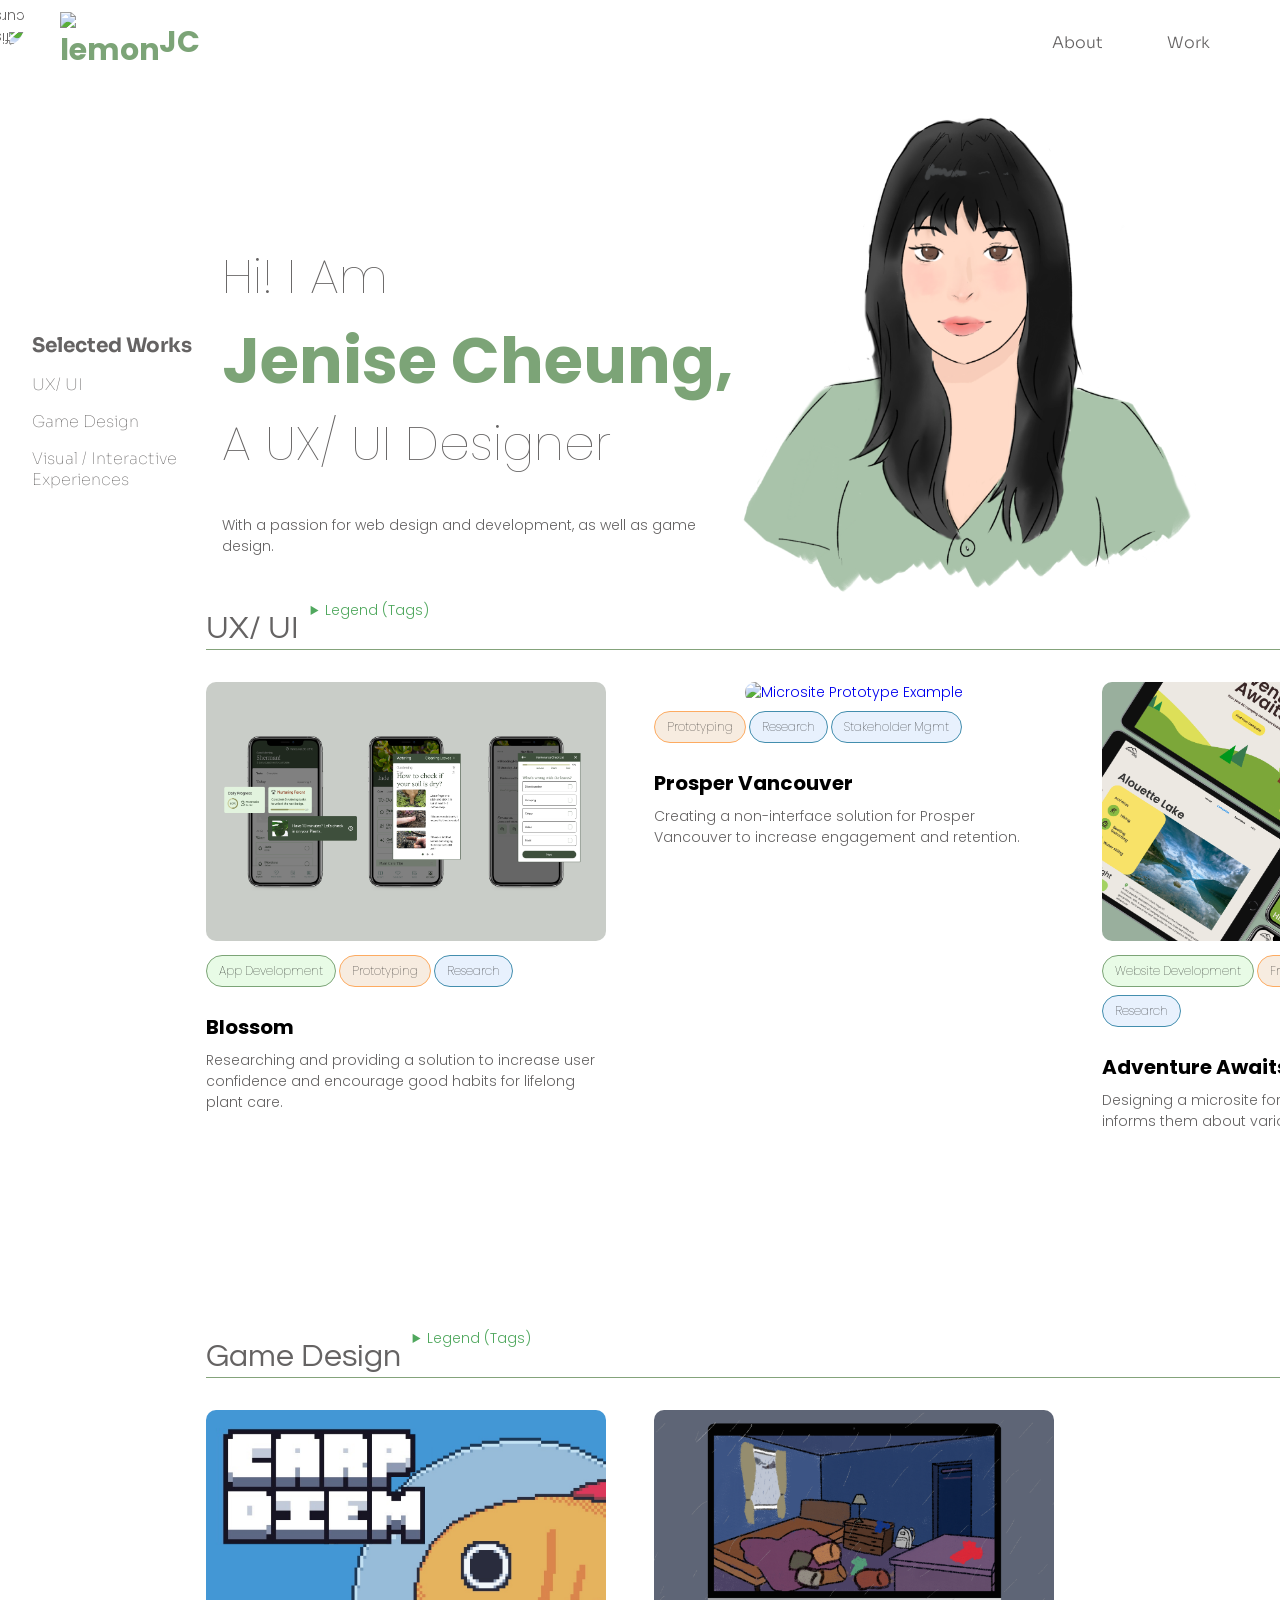
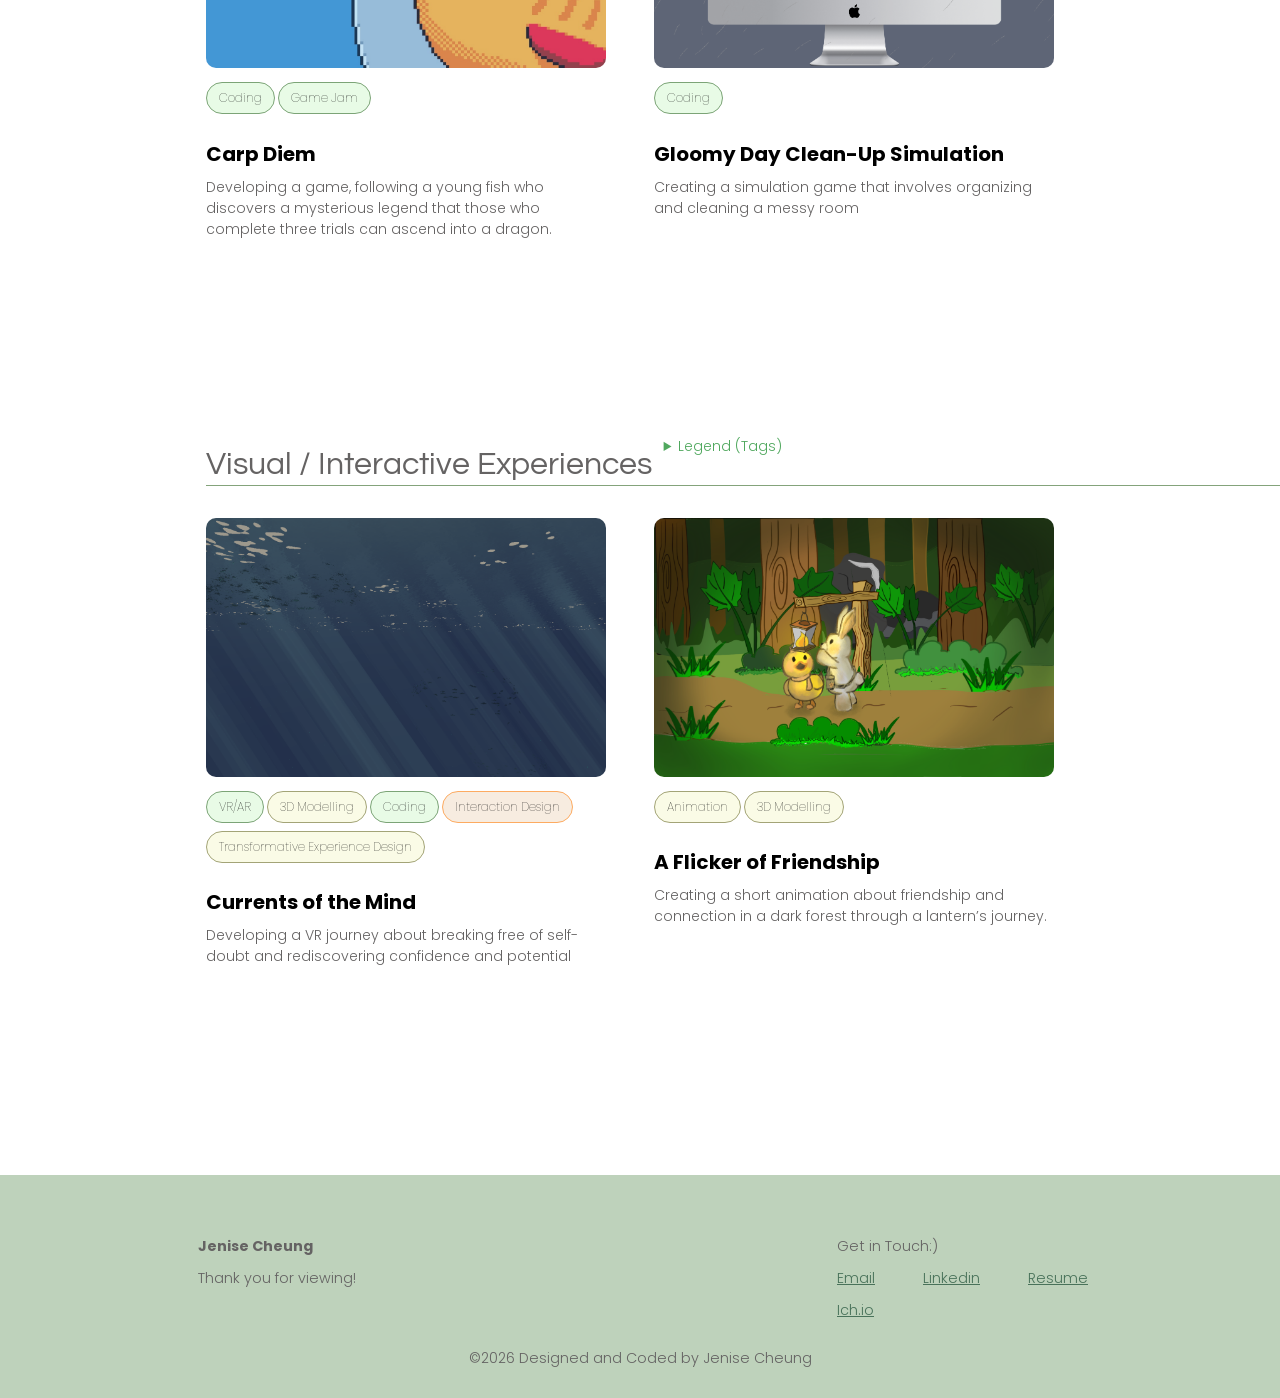
==== index.html @ a50ada7b "Changed file name" ====
<!DOCTYPE html>
<html lang="en">

<head>

  <meta charset="utf-8">
  <meta name="viewport" content="width=device-width, initial-scale=1.0">
  <meta name="robots" content="noindex">
  <title>Jenise Cheung | UX/UI Designer</title>
  <link rel="icon" href="images/lemon.png">

  <link href="css/main.css" rel="stylesheet">
  <link href="css/colours.css" rel="stylesheet">
  <script src="https://code.jquery.com/jquery-3.6.0.min.js"></script>
  <link href="https://fonts.googleapis.com/css2?family=Poppins:wght@300;400;600&family=Questrial&family=Sora:wght@300;400&display=swap" rel="stylesheet">


</head>

<body>
  <header>
    <div class="topbanner">
      <div class="logo">
        <a href="index.html">
          <img src="images/lemon.png" alt="lemon">
          JC
        </a>
      </div>
      <div class="nav_options">
        <ul>
          <li><a href="about.html" class="button-nav">About</a></li>
          <li><a href="index.html#uxui" class="button-nav">Work</a></li>
        </ul>
      </div>
    </div>
  </header>


  <!--<div id="cursor-border"></div>-->
  <img id="cursor-border" src="images/fish.png" alt="fish cursor">

  <div class="menu-wrap">
    <input type="checkbox" class="toggler" id="toggle">
    <div class="menu">
      <ul>
        <li><a href="about.html" class="button-nav">About</a></li>
        <li><a href="index.html#uxui" class="button-nav">Work</a></li>
      </ul>
    </div>
  </div>
  
  <div class="hamburger">
    <nav class="navbar">
      <div class="container-fluid">
        <button class="navbar-toggler first-button animated-icon1" type="button" data-mdb-toggle="collapse"
          data-mdb-target="#toggle" aria-controls="navbarToggleExternalContent9"
          aria-expanded="false" aria-label="Toggle navigation">
          <span></span><span></span><span></span>
        </button>
      </div>
    </nav>
    <div class="collapse" id="navbarToggleExternalContent9">
    </div>
  </div>

  <div class="vertical-line"></div>
  <section class="index">
    <div class="index-box">
      <!--Bottom Navigation-->
      <div class="home">
        <div class="index-left">
          <h2>Selected Works</h2>
          <a href="#uxui" class ="nav-colour">UX/ UI</a>
          <a href="#game" class ="nav-colour">Game Design</a>
          <a href="#experiences" class ="nav-colour">Visual / Interactive Experiences</a>
        </div>
        <!--Back to top navigation-->
        <div class="top-button"></div>
        <!--End of back to top navigation-->
      </div>

      <div class="mobile-bottom-nav">
        <input type="checkbox">

        <div class="arrow">
          <nav class="navbar">
              <button class="navbar-toggler first-button animated-icon2" type="button"></button>
          </nav>
        </div>
 
        <div class="bottom-menu">
          <div class="mobile-bottom-nav__item">
            <a href="#uxui" class="mobile-bottom-nav__item-content">UX/ UI</a>		
          </div>

          <div class="mobile-bottom-nav__item">
            <a href="#game" class="mobile-bottom-nav__item-content">Game Design</a>		
          </div>

          <div class="mobile-bottom-nav__item">
          </div>
        </div>
      </div>
      <!--End of Bottom Navigation-->

      <div class="citations-right">
        <div class = "introduction">
          <div class="right intro">
            <h1>Hi! I Am</h1>
            <h1><span class="name-green">Jenise Cheung,</span></h1>
            <h1>A UX/ UI Designer</h1>
            <br>
            <p>With a passion for web design and development, as well as game design.</p>
          </div>
          
          <div class="project-img">
            <img src="images/HomePage/portrait.png"  alt="Portraint Drawing of Jenise Cheung" class="me">
          </div>
    
        </div>
          
        <div class="inline">
          <h2 class="left categories" id="uxui">UX/ UI</h2>
          <details>
            <summary>Legend (Tags)</summary>
            <div class="tags">
              <span class="tag green">Development & Technical</span>
              <span class="tag orange">Design</span>
              <span class="tag blue">Research & Strategy</span>
              <span class="tag yellow">Immersion & Visual Design</span>
            </div>
          </details>
        </div>
        <div class="line"></div>

        <div class ="content-row">      
          <div class = "content">
            <div class="project-img">
              <a href="blossom.html">
                <div class = "overlay-container">
                  <img src="images/Blossom/blossom.png"  alt="Blossom" class="linked-img" onclick="location.href='blossom.html';">
                  <div class="overlay-text">June 2024</div>
                </div>
              </a>
            </div>
            <div class="text">
              <div class="tags">
                <span class="tag green">App Development</span>
                <span class="tag orange">Prototyping</span>
                <span class="tag blue">Research</span>
              </div>
              <h1>Blossom</h1>
              <p class="description">Researching and providing a solution to increase user confidence and encourage good habits for lifelong plant care.</p>
            </div>
          </div>

          <div class = "content">
            <div class="project-img">
              <a href="prosper.html">
                <div class = "overlay-container">
                  <img src="images/ProsperVancouver/ProsperVancouver.png"  alt="Microsite Prototype Example" class="linked-img" onclick="location.href='uxui/prosper.html';">
                  <div class="overlay-text">Jan. 2023 - Apr. 2023</div>
                </div>
              </a>
            </div>
            <div class="text">
              <div class="tags">
                <span class="tag orange">Prototyping</span>
                <span class="tag blue">Research</span>
                <span class="tag blue">Stakeholder Mgmt</span>
              </div>
              <h1>Prosper Vancouver</h1>
              <p class="description">Creating a non-interface solution for Prosper Vancouver to increase engagement and retention.</p>
            </div>
          </div>

          <div class = "content">
            <div class="project-img">
              <a href="adventureawaits.html">
                <div class = "overlay-container">
                  <img src="images//AdventureAwaits/site.png"  alt="Microsite Prototype Example" class="linked-img" onclick="location.href='microsite.html';">
                  <div class="overlay-text">July 2022 - Aug. 2022</div>
                </div>
              </a>
            </div>
            <div class="text">
              <div class="tags">
                <span class="tag green">Website Development</span>
                <span class="tag orange">Front End</span>
                <span class="tag blue">Protyping</span>
                <span class="tag blue">Research</span>
              </div>
              <h1>Adventure Awaits Camping</h1>
              <p class="description">Designing a microsite for beginner family campers. It informs them about various camping sites.</p>
            </div>
          </div>
        </div>

        <div class="inline">
          <h2 class="left categories" id="game">Game Design</h2>
          <details>
            <summary>Legend (Tags)</summary>
            <div class="tags">
              <span class="tag green">Development & Technical</span>
              <span class="tag orange">Design</span>
              <span class="tag blue">Research & Strategy</span>
              <span class="tag yellow">Immersion & Visual Design</span>
            </div>
          </details>
        </div>
        <div class="line"></div>

        <div class ="content-row">
          <div class = "content">
            <div class="project-img">
              <a href="carpdiem.html">
                <div class = "overlay-container">
                  <img src="images/CarpDiem/home.png"  alt="Room Simulation Prototype Example" class="linked-img">
                  <div class="overlay-text">Feb. 2026</div>
                </div>
              </a>
            </div>
            <div class="text">
              <div class="tags">
                <span class="tag green">Coding</span>
                <span class="tag green">Game Jam</span>
              </div>
              <h1>Carp Diem</h1>
              <p class="description">Developing a game, following a young fish who discovers a mysterious legend that those who complete three trials can ascend into a dragon.</p>
            </div>
          </div>
          
          <div class = "content">
            <div class="project-img">
              <a href="simulation.html">
                <div class = "overlay-container">
                  <img src="images/GloomyDayCleanUp/room.png"  alt="Gloomy Day Clean Up" class="linked-img">
                  <div class="overlay-text">Nov. 2022 - Dec. 2022</div>
                </div>
              </a>
            </div>
            <div class="text">
              <div class="tags">
                <span class="tag green">Coding</span>
              </div>
              <h1>Gloomy Day Clean-Up Simulation</h1>
              <p class="description">Creating a simulation game that involves organizing and cleaning a messy room</p>
            </div>
          </div>
        </div>

        <div class="inline">
          <h2 class="left categories" id="experiences">Visual / Interactive Experiences</h2>
          <details>
            <summary>Legend (Tags)</summary>
            <div class="tags">
              <span class="tag green">Development & Technical</span>
              <span class="tag orange">Design</span>
              <span class="tag blue">Research & Strategy</span>
              <span class="tag yellow">Immersion & Visual Design</span>
            </div>
          </details>
        </div>

        <div class="line"></div>

        <div class ="content-row">       
          <div class = "content">
            <div class="project-img">
              <a href="currents.html">
                <div class = "overlay-container">
                  <img src="images/CurrentsoftheMind/home.png"  alt="Currents of the Mind" class="linked-img">
                  <div class="overlay-text">Jan. 2025 - Mar. 2025</div>
                </div>
              </a>
            </div>
            <div class="text">
              <div class="tags">
                <span class="tag green">VR/AR</span>
                <span class="tag yellow">3D Modelling</span>
                <span class="tag green">Coding</span>
                <span class="tag orange">Interaction Design</span>
                <span class="tag yellow">Transformative Experience Design</span>
              </div>
              <h1>Currents of the Mind</h1>
              <p class="description">Developing a VR journey about breaking free of self-doubt and rediscovering confidence and potential</p>
            </div>
          </div>

          <div class = "content">
            <div class="project-img">
              <a href="aflicker.html">
                <div class = "overlay-container">
                  <img src="images/AFlickerofFriendship/home.png"  alt="A flicker of Flicker of Friendship" class="linked-img">
                  <div class="overlay-text">Sept. 2024 - Dec. 2024</div>
                </div>
              </a>
            </div>
            <div class="text">
              <div class="tags">
                <span class="tag yellow">Animation</span>
                <span class="tag yellow">3D Modelling</span>
              </div>
              <h1>A Flicker of Friendship</h1>
              <p class="description">Creating a short animation about friendship and connection in a dark forest through a lantern’s journey.</p>
            </div>
          </div>
        </div>
      </div>
    </div>
  </section>

  <!--Footer-->  
  <footer class="site-footer">
    <div class="flex">
      <div class="align">
        <div class="footer-info">
          <p class="footer-name">Jenise Cheung</p>
          <p>Thank you for viewing!</p>
        </div>
        <div class="style">
          <p>Get in Touch:&#41;</p>
          <div class="contact">
            <a href="mailto:Jenise_c@hotmail.com">Email</a>
            <a target="_blank" href="https://www.linkedin.com/in/jenise-cheung-0a1588214/">Linkedin</a>
            <a target="_blank" href="https://www.figma.com/proto/ehGcPxeyEmJugYj4n8U25j/Resume?node-id=1-2&viewport=217%2C80%2C0.71&t=53zhXlpcugvblkeM-1&scaling=min-zoom&content-scaling=fixed&page-id=0%3A1">Resume</a>
          </div>
          <div class="contact">
            <a target="_blank" href="https://mangoulemon.itch.io/">Ich.io</a>
          </div>
        </div>
      </div>
      <p id="copyright">©2026 Designed and Coded by Jenise Cheung</p>
    </div>
  </footer>
  <!--End of Footer-->  


  <script src="js/main.js"></script>

</body>
---- css/main.css ----
body {
  font-family: "Poppins", sans-serif;
  font-size: 0.875rem;
  font-weight: 300; /* Light */
  overflow-x: hidden;
  margin: 0;
  padding: 0;
  background-color: #FFFFFF;
  color: #656363;
}

.inline{
    display: flex;
  align-items: center;
  gap: 12px;
  flex-wrap: wrap;
}

#cursor {
  position: fixed;
  top: -5px;
  left: -5px;
  width: 10px;
  height: 10px;
  background-color: #ffad1e;
  border-radius: 50%;
  pointer-events: none;
  z-index: 999;
}

#cursor-border {
  --size: 50px;
  position: fixed;
  top: calc(var(--size) / -20);
  left: calc(var(--size) / -2);
  width: var(--size);
  height: var(--size);
  border-radius: 50%;
  pointer-events: none;
  transition: top 0.15s ease-out, left 0.15s ease-out, width 0.15s ease-out,
    height 0.15s ease-out, background-color 0.15s ease-out;
  z-index: 999;
  pointer-events: none;
}

/*
#cursor-border {
  position: fixed;
  top: 0;
  left: 0;
  width: 40px; // adjust size 
  height: 40px;
  pointer-events: none;
  transform: translate(-50%, -50%);
  will-change: transform;
}
*/

.middle{
  text-align: center;
}

h1 {
  font-family: "Poppins", sans-serif;
  font-weight: bold; /* Semi-bold */
  font-size: 1.25rem;
}

h2{
  font-family: "Questrial", sans-serif;
  font-weight: normal; /* Light */
  font-size: 2rem;
  margin: 0rem;
}

h3 {
  font-family: "Poppins", sans-serif;
  font-weight: lighter; /* Light */
  font-size: 0.75rem;
}

.tags{
  font-family: "Poppins", sans-serif;
  font-weight: lighter; /* Light */
  font-size: 0.75rem;
}

p {
  margin-bottom: 1rem;
}

.quote{
  font-size: 1.5rem;
  font-weight: bold; 
  padding: 2rem 1.8rem;
}


.exclaimer{
  color:rgb(204, 72, 72);
  font-size: 1.5rem;
  font-weight: bold; 
}

summary{
  cursor: pointer;
}

/* Overlay --------------- */
.menu-wrap{
  display: none;
}

.menu ul{
  list-style-type: none;
  font-size: 1.25rem;
}

/* End of Overlay --------------- */
/* Nav --------------- */
nav a:hover, nav a:focus {
  text-decoration: none;
}

.arrow button{
  display: none;
}

.topbanner {
  list-style-type: none;
  margin-right: 3%;
  overflow: hidden;
  display: flex;
  justify-content: space-between;
  background-color: #FFFFFF;
}

.topbanner .logo{
  display: flex;
  flex: 1;
  align-items: center;
  margin-left: 2em;
  text-align: center;
  font-size: 30px;
  max-width: 70px;
}

.topbanner .logo a{
  display: flex;
  text-decoration: none;
  font-weight: bold;
  align-items: center;
  color:#7CA477;
}

.logo img{
  max-width: 70%;
  height: auto;
  display: inline-block;
  transition: transform 0.3s ease-out;
}

.logo a:hover{
  transform: scale(1.05);
  transition: transform 0.3s ease-out;
}

.topbanner ul {
  font-family: "Sora", sans-serif;
  font-weight: 300;
  font-size: 1rem;
  display: flex;
  justify-content: space-evenly;
  list-style-type: none;
  margin: 0;
  padding: 0;
  overflow: hidden;
}

li a {
  display: block;
  padding: 2rem;
  text-align: center;
  text-decoration: none;
  transition-property: background-color; 
  transition-duration: 0.5s;
}

.legend {
  display: inline-block;
  text-decoration: none;
  transition-property: background-color; 
  transition-duration: 0.5s;
  padding:.5rem 0 .5rem 0;
}

/*
li a:hover:not(.active) {
  color: #7CA477;
}
*/

/* Hamburger --------------- */

.hamburger{
  display:none;
}

.mobile-bottom-nav{
  display:none;
}

/* End of Hamburger --------------- */

 /*Back to top Button*/

 .top-button {
  margin-left: 1rem;
  margin-top: 1rem;
  display: inline-block;
  border: 1px solid #7CA477;
  backdrop-filter: blur(0.1rem);
  width: 50px;
  height: 50px;
  text-align: center;
  border-radius: 50%;
  transition: background-color .3s, 
    opacity .5s, visibility .5s;
    opacity: 0;
  visibility: hidden;
}


 .home .top-button {
  display: inline-block;
  border: 1px solid #7CA477;
  backdrop-filter: blur(0.1rem);
  width: 50px;
  height: 50px;
  text-align: center;
  border-radius: 50%;
  position: fixed;
  left:1rem;
  bottom: 11rem;
  transition: background-color .3s, 
    opacity .5s, visibility .5s;
    opacity: 0;
  visibility: hidden;
  z-index: 4;
}



.top-button::after {
  content: "";
  position: fixed;
  transform: translate(-50%, 175%) rotate(-45deg); 
  width: 10px;
  height: 10px;
  border-top: 2px solid #7CA477; 
  border-right: 2px solid #7CA477;
}

.top-button:hover {
  cursor: pointer;
  background-color: #9DBB99;
}

.top-button:hover::after {
  border-top: 2px solid #FFFFFF;
  border-right: 2px solid #FFFFFF;
}

.top-button:active {
  background-color: #7CA477;

}
.top-button.show {
  opacity: 1;
  visibility: visible;
}

/*End of Back to top Button--------------- */
/* End of Nav --------------- */

/*Progress Bar ---------------
*/
.progress-container {
	position: fixed;
	top: 20%;
	left: -15px;
	width: 3px;
	height: 71%;
	background: #7CA477;
	border-radius: 2px;
	margin: auto;
}

.progress-bar {
	width: 3px;
	background: #ffffff;
	border-radius: 2px;
}

.progress-bar:before {
	height: 1%;
}

/*End of Progress Bar --------------- */

/* Footer --------------- */
.site-footer {
  position:relative;
  background-color:#BED2BB;
  padding: 3rem 0.5rem 1rem;
  font-size: 0.9rem;
  line-height: 1rem;
  z-index:1;
}

.flex{
  margin-left: 15%;
  margin-right: 15%;
}

.style{
  position:absolute;
  right: 15%;
}

.style a{
  color: #49725A;
}

.style a:hover{
  color: #9DBB99;
}

.contact{
  display: flex;
  align-items: center;
  justify-content: space-between;
  width: 100%;   
  gap: 3rem;
  margin-bottom: 1rem;
}

.contact-2{
  display: flex;
  width: 100%;   
  gap: 5rem;
}

.about{
  color: #49725A;
}

.about:hover{
  color: #9DBB99;
}

.site-footer .align{
  display:flex;
  flex-direction: row;
}

.site-footer .footer-name{
  font-style: normal;
  font-weight: bold;
}

#copyright{
  margin-top: 3rem;
  text-align: center;
}


/* End of Footer --------------- */

code {
  background-color: #e9edc9;
  padding: 0.5rem;
  display: block;
  width:100%;
}

/* Layout --------------- */

.index-box {
  margin-left: 1rem;
  display: flex;
  flex-direction: column;
}

.index {
  width:100%;
}

.index .title{
  text-align: center;
  margin-bottom: 3rem;
  padding:0;
}

.index-left h2 {
  font-family: "Sora", sans-serif;
  font-size: 1.25rem;
  font-weight:bold;
  margin-bottom: 1rem;
}

.index p{
  overflow-wrap: break-word;
}

.index-left{
  font-family: "Sora", sans-serif;
  font-weight: lighter; /* Light */
  font-size: 1rem;
  margin-left: 1rem;
  width: 100%;
  display: flex;
  flex-direction: column;
} 

.index-left a {
  margin-bottom: 1rem;
  overflow: hidden;
  text-decoration: none;
  color: #656363;
  width: 90%; 
}

.home .index-left {
  position: fixed;       /* stick this whole column to the page */
  top: 37%;              /* vertically center the outline + button */
  left: 1rem;            /* horizontal position */
  display: flex;
  width: 15%; 
  flex-direction: column; /* stack children vertically */
  justify-items: center;
  z-index: 999;
}


.index-order {
  position: fixed;       /* stick this whole column to the page */
  top: 33%;              /* vertically center the outline + button */
  left: 1rem;            /* horizontal position */
  display: flex;
  width: 15%; 
  flex-direction: column; /* stack children vertically */
  justify-items: center;
  z-index: 999;
}

.citations-right{
  margin-left: 15%;
}

.right-side{
  width:82%;
}

.citations-right .border {
  margin-left: auto;
  margin-right: auto;
}

/* End of Layout --------------- */

/*Index Page*/
.normal{
  margin:0;
  margin-left: -1rem;
}

.rendered{
  margin-bottom: 1rem;
}

.index-content{
  text-align: left;
  border:1px solid #d4a373;
  margin-top:-2.5rem;
  max-width: 75%;
  display: grid;
  grid-template-columns: 1fr 1.5fr;
  margin-left: auto;
  margin-right: auto;
  padding-top:3rem;
  padding-left:2rem;
  padding-right:2rem;
}

.index-combined{
  text-align: left;
  border:1px solid #d4a373;
  margin-top:-2.5rem;
  max-width: 75%;
  display: grid;
  grid-template-columns: 1fr;
  margin-left: auto;
  margin-right: auto;
  padding-top:3rem;
  padding-left:2rem;
  padding-right:2rem;
}

.index-combined .line{
  margin-left: auto;
  margin-right: auto;
  overflow-x:hidden;
}

.index-description{
  text-align: left;
  max-width: 90%;
  margin-top:1.25rem;
  z-index: 1;
}

.index-description .enter{
  margin-top: 0rem;
  margin-bottom: 1rem;
  z-index: 1;
}

.font{
  max-width: 75%;
  margin-left: auto;
  margin-right: auto;
}

.font p{
  text-align: center;
  font-weight:100;
  font-size: medium;
  font-style: normal;
  margin-bottom: 1rem;
  margin-right: 5rem;
}
/*End of Index Page*/

/* Colour Palette --------------- */
.colour-box {
  width: 10vw; /* or any other relative unit */
  height: 10vw;
  border-radius: 50%;
}

.image-container {
  display: flex;
  min-height: auto;
  justify-content: space-evenly;
}

.column{
  max-width:11vw;
  display: flex;
  flex-direction: column;
  overflow: hidden;
  border-radius: 4px;
}

.column p{
  max-width: 100%;
  margin-left:0;
  text-align: center;
}

#black{
  background-color: #000000 ;
}

#brown{
  background-color: #d4a373 ;
}

#yellow_green{
  background-color: #A7C957 ;
}

#grass{
  background-color: #50A85E ;
}

#moss{
  background-color: #E9EDC9 ;
}

#cream{
  border: 1px solid black;
  background-color: #FFFAF0 ;
}
/* End of Colour Palette --------------- */

/* Separation --------------- */
.line{
  height: 1px;
  width:100%;
  overflow-x:hidden;
}

.border {
  width: 15rem;
  height: 0.15rem;
  background: #a7c957;
  margin-top: -0.5rem;
  margin-bottom: 2rem;
}
/* End of Separation --------------- */

/* Interactive Items --------------- */
.in-text-link {
  text-decoration:underline;
}

.button-nav{
  background-color: none;
  color: #656363;
  text-decoration: none;
}

.button-nav:hover{
  color:#50A85E;
}

.button-nav:active {
  color: #50a85e;
}

.enter{
  background-color: #a7c957;
  margin-top: 3rem;
  padding: 10px 20px; 
  color:#000000;
  text-decoration: none;
  border: none;
}

.index-description .enter:hover{
  cursor:pointer;
}

.enter:hover{
  background-color:#d4a373;
  cursor:pointer;
}

form {
  border-radius: 10px;
  overflow: hidden;
  width: 20rem;
}

input[type=text]{
  margin-top:0.5rem;
  padding: 1rem;
  border: 1px solid #ccc;
  border-radius: 0.75rem;
  width: 90%;
}

input[type=text]:hover{
  border: 2px solid #50A85E;
}

input[type="radio"] {
  appearance: none;
  width: 1rem;
  height: 1rem;
  border-radius: 50%;
  border: 2px solid gray;
}

input[type="radio"]:checked {
  background-color: #50A85E;
}

.overlay-container {
  position: relative;
  display: inline-block;
  transition: all 0.3s ease;
  border-radius: 10px;
}

.overlay-container::after {
  content: "";
  position: absolute;
  top: 0;
  left: 0;
  width: 100%;
  height: 98%;
  background-color: rgba(0, 0, 0, 0.3);
  transition: all 0.3s ease;
  opacity: 0;
  border-radius: 10px;
  z-index: 1;
}

.project-row .overlay-container::after {
  height: 97%;
}

.overlay-container .linked-img {
  border-radius: 10px;
}

.linked-img {
  width:100%;
  transition: all 0.3s ease;
  cursor: pointer;
}

.process-img{
  width:100%;
  aspect-ratio: 4/3;
  object-fit: cover;
}

.process-img:hover{
  cursor: pointer;
}

.extra:hover{
  cursor: pointer;
}

.overlay-container:hover .linked-img {
  transform: scale(1.05);
}


.overlay-container:hover::after {
  opacity: 1;
  transform: scale(1.05);
  border-radius: 10px;
}
/*

.overlay-container:hover {
  transform: scale(1.05);
  background-color: rgba(0, 0, 0, 0.3);
}
*/

.overlay-text {
  position: absolute;
  top: 50%;
  left: 50%;
  transform: translate(-50%, -50%);
  color: #FFFFFF;
  font-size: 18px;
  opacity: 0;
  transition: opacity 0.3s ease;
  pointer-events: none;
  z-index: 2;
  white-space: nowrap;
}

.overlay-container:hover .overlay-text {
  opacity: 1;
}


/* End of Interactive Items --------------- */

/* Home Layout --------------- */
.content-row {
  /*scrollbar-width: none;  Firefox */
  /*-ms-overflow-style: none; IE/Edge */
  margin-left: -1rem;
  display: flex;
  overflow-x: auto;
  gap: 2rem;
  padding-top: 2rem;
  scroll-snap-type: x mandatory;
  margin-bottom: 10rem;
  padding-bottom: 3rem;
}


.content-row::-webkit-scrollbar
{
  height: 0.5rem;
  background-color: #ffffff;
}

.content-row::-webkit-scrollbar-thumb
{
  border-radius: 5px;
  background-color: #b5c3b774;
  cursor: pointer;
}

.content-row::-webkit-scrollbar-thumb:hover {
  background-color: #8d988f74;
}

.text h1{
  color:black;
  margin-bottom: 0.5rem;
}

.text p{
  margin: 0rem;
  padding:0rem;
}

.text .tag{
  color:black;
}

.text .tags{
  margin-top: 0.5rem;
}

#community .content{
  width:50%;
  text-align: start;
  
  justify-self: center;
}

.content {
  flex: 0 0 25rem;
  scroll-snap-align: start;
  position: relative;
  display: flex;
  flex-direction: column;
  align-items: center;
  margin-bottom: 0rem;
  padding-left:1rem;
}

.intro h1{
  padding:0;
  margin-top: 0;
  margin-bottom: 0;
  font-size:3rem;
  font-weight: lighter;
}

.name-green {
  font-size:4rem;
  font-weight: bold;
  color: #7CA477; 
}

.tag {
  display: inline-block;
  padding: 6px 12px;
  border-radius: 20px;
  margin-bottom: .5rem;
}

.introduction{
  margin-top: 0rem;
  display: grid;
  grid-template-columns: repeat(2, 1fr);
  margin-right: 2rem;
  justify-content: center;
}

.introduction .project-img{
  margin-left: auto;
  margin-right: auto;
}

.me{
  max-width:90%;
  height:auto;
  margin-left: auto;
  margin-right: auto;
}

/* End of Home Layout --------------- */

/*About Page*/

.about-content{
  margin:auto;
  display:flex;
  flex: 1;
  margin-top:3rem;
  margin-bottom: 2rem;
  margin-left:15%;
  margin-right: 15%;
}

.me-img{

  aspect-ratio: 4 / 5;
  overflow: hidden;
}

.me-img img{
  width: 100%;
  height: 100%;
  object-fit: cover; 
  object-position: top; 
  transform: scale(0.75); 
}

.right{
  margin-left: 1rem;
  width: 100%;
  margin-top: 30%;
  margin-right: 0rem;
}

.right2{
  margin-left: 1rem;
  width: 100%;
  margin-top: auto;
  margin-bottom: auto;
  margin-right: 0rem;
}


/*End of About Page*/


/* Project Pages --------------- */
.starting-intro{
  justify-content: center;
}

.image-intro{
  width:100%;
}

.sections{
  padding-top: 2rem;
  padding-bottom: 2rem;
  padding-left: 1rem;
  padding-right: 1rem;
}

.division{
  display: flex;
  position: relative;
}

.division .side::before {
  content: "";
  position: absolute;
  top: -20rem;
  bottom: -2rem;
  left: -2.65rem;
  width: 1px;
  z-index: -1;
}

.division .side h3{
  font-family: "Poppins", sans-serif;
  font-weight: lighter; /* Light */
  font-size: 0.9rem;
  margin:0;
  position: relative;
}

.division .side h3::before {
  content: "";
  position: absolute;
  left: -3rem;
  top: 50%;
  transform: translateY(-50%);
  border-radius: 50%;
  width: 0.75rem;
  height: 0.75rem;
}

.division .side p{
  max-width: 20rem;
  font-size: 0.80rem;
}

.division .side {
  transform: translateX(5rem); 
  display: flex;
  flex-direction: column;
  justify-content: space-evenly;
  height: 100%;
  position: relative;
}

.part{
  padding-top: 2rem;
  padding-bottom: 2rem;
}

.intro-section{
  padding:0;
  display: flex;
  flex-wrap: wrap;  
  width: 90%;
  margin-left: auto;
  margin-right: auto;
  justify-content: space-between; 
  margin-bottom: 3rem;
  margin-top: 2rem;
}

.sections p{
  line-height: 1.75rem;
}

.columns-2{
  position: relative; 
  display: flex;
  gap:3rem;
}

.half{
  width:50%;
}

.categories{
  margin-bottom:0.25rem;
}


details{
  padding:0rem;
  margin: 0rem;
}

details[open] {
  padding: 0rem;
  margin: 0rem;
}

.inline details{
  padding-bottom:1rem;
  margin-top: -1.5rem;
}

.inline details[open] {
  padding-bottom: 0rem;
  margin-top: -1.5rem;
}

.verti-center {
  display: flex;
  flex-direction: column;
  justify-content: center; /* vertical center */
  align-items: center;     /* horizontal center */
}

.game{
  transform: scale(1.1);
}

.hori-center{
  text-align: center;
}

.gap{
  gap:5rem;
}

.gap img{
  border-radius: 5px;
}

.columns-2 > * {
  flex: 1;
}

.columns-3{
  display: flex;
  gap:1rem;
}


#reflection .columns-3 h3{
 width:30%;
}

.columns-3 h3{
  margin:0;
}

.columns-3 p{
  flex: 2;
  margin-top:0;
}

.columns-3 .side{
  flex: 2;
}

.move{
  transform: translateY(30%);
}

.row{
  display: flex;
  flex-direction: column;
  /*align-items: center; */
  gap:1rem;
}

.row p{
  font-size: 0.8rem;
}

.row h3{
  margin-top: .25rem;
  margin-bottom: 1rem;
  font-family: "Poppins", sans-serif;
  font-weight: lighter; /* Light */
  font-size: 0.9rem;
  margin:0;
  text-align: center;
}

/*
.row img{
  aspect-ratio: 4 / 3;
  object-fit: cover;
}
*/

.side h2{
  width:100%;
}

.group{
  text-align: center;
}

.group h2{
  font-family: "Poppins", sans-serif;
  font-weight: bold;
  font-size: 1.125rem;
  padding: 0;
  margin-bottom: 1rem;
}

.project-description-2{
  text-align: center;
  display: grid;
  grid-auto-flow: column;   
  grid-template-rows: repeat(2, auto); 
  gap: 1rem;                   
  height: fit-content;  
}

.project-description-3s{
  text-align: center;
  display: grid;
  grid-auto-flow: column;   
  grid-template-rows: repeat(3, auto); 
  gap: 1rem;                   
  height: fit-content;  
}

.project-description-3{
  text-align: center;
  display: grid;
  grid-auto-flow: column;   
  grid-template-rows: repeat(3, auto); 
  gap: 1rem;                   
  height: fit-content;  
}

.project-description-4{
  text-align: center;
  display: grid;
  grid-auto-flow: column;       
  grid-template-rows: repeat(4, auto);
  gap: 1rem;              
  height: fit-content;    
}

.project-description-6{
  text-align: center;
  display: grid;
  grid-auto-flow: column;       
  grid-template-rows: repeat(4, auto);
  gap: 1rem;              
  height: fit-content;    
}

.project-explanation p{
  margin-top: 0rem;
}

.project-explanation h2{
  font-family: "Poppins", sans-serif;
  font-weight:bold;
  font-size: 1.875rem;
  margin-bottom: 1rem;
}

.process{
  width:50%;
}

.mini{
  font-size: 0.9rem;
  margin-bottom: 0rem;
}

.mini2{
  font-size: 0.9rem;
  margin-bottom: 0rem;
}

/*Sited Image */

.sited_img p{
  margin-left:auto;
  margin-right:auto;
  font-weight: light;
  font-style: italic;
  text-align: center;
  margin-top:.5rem;
}

.sited_img {
  position: relative;
  z-index: 1;
}

.gif{
  display: flex;
  width:90%;
  border-radius: 1.25rem;
  justify-self: center;
}

.big{
  margin-right: 5rem;
}

.big img{
  width: 120%;
}

.border_img {
  position: relative;
  display: flex;
  justify-content: center;
  padding-left:.7rem;
  padding-right:.7rem;
  padding-bottom:.7rem;
  padding-top:.7rem;
  border-radius: 5px;
  background-color: #FFFFFF;
  transition: all 0.3s ease; 
}

.border_img img{
  width: 95%;
  margin-left: auto;
  margin-right: auto;
  border-radius: 5px;
}

.fitted .border_img{
  overflow: hidden;
  height: 300px;
  display: flex;
  justify-content: center;
  align-items: center;
}

.fitted .border_img .carousel-imgs{
  overflow: hidden;
  height: 300px;
  display: flex;
  justify-content: center;
  align-items: center;
}

.fitted .border_img .carousel-img {
  width: 100%;
  height: 100%;
  object-fit: contain;
}

.fitted img {
  width: 100%;
  height: 100%;
  object-fit: contain;

}

.spacing{
  display: flex;
  flex-direction: column;
  gap:1.5rem;
}

.spacing img{
  width: 100%;
  max-height: 300px;
  object-fit:contain;
}

/* bigger */
.border_img:hover {
  transform: scale(1.03);
  cursor: pointer;
}

.border_img::after {
  content: "";
  position: absolute;
  top: 0;
  left: 0;
  width: 100%;
  height: 100%;
  background-color: rgba(255, 255, 255, 0.250);
  transition: all 0.3s ease;
  opacity: 0;
  pointer-events: none;
}

.border_img:hover::after {
  opacity: 1;
}

.sited_img iframe {
  border-radius: 5px;
  margin-left: auto;
  margin-right: auto;
  background-color:#000000;
  width: 100%;
  height: 100%;
  border: 0;
}

iframe{
  border: 0;
}

.border_video {
  aspect-ratio: 16 / 9;
  position: relative;
  display: block;  
  width: 95%;
  padding: 0.7rem 1rem;
  border-radius: 5px;
  background-color: #FFFFFF;
  transition: all 0.3s ease; 
}

/* bigger*/
.border_video:hover {
  transform: scale(1.03);
  cursor:pointer;
}

.side li a {
  margin: 0;
  padding:0;
  display: inline;
}

.side li{
  margin-bottom: .5rem;
  line-height:1.5rem;
}

.side ul p{
  margin-left:-1rem;
}

.side ul {
  margin-top: .25rem;
  line-height:1.5rem;
}

/*End of stuff*/

/* Modal Styling */
.modal {
  display: none;
  position: fixed;
  top:0;
  left:0;
  width: 100%;
  height:100%;
  background: rgba(0,0,0,0.8);
  z-index:1000;
}

.modal-container{
  display: flex; 
  flex-direction: column;
  justify-content: center;
  align-items: center;
  height: 100vh;
  gap:1rem;
}

.modal-content {
  width:auto;
  max-width: 80vw;
  max-height: 80vh; 
  object-fit: contain;
  cursor: grab;
}

#caption {
  display: block;
  width: 80%;
  max-width: 60%;
  text-align: center;
  color: #ccc;
}

/*Animation*/
.modal-content, #caption {  
  transform-origin: center;
  -webkit-animation-name: zoom;
  -webkit-animation-duration: 0.6s;
  animation-name: zoom;
  animation-duration: 0.6s;
}

@-webkit-keyframes zoom {
  from {transform:scale(0.1)} 
  to {transform:scale(1)}
}

@keyframes zoom {
  from {transform:scale(0.1)} 
  to {transform:scale(1)}
}


/* Arrows */
.modal .prev{
  top: 48%;
  left:10%;
}


.modal .go{
  top: 48%;
  right:10%;
}


/* The Close Button
Design: https://codepen.io/ndeniche/pen/rNPjmg
*/

.close {
  position: absolute;
  top: 50px;
  right: 25px;
  width: 30px;  
  height: 20px;
  cursor: pointer;
  z-index: 1000;
}

.close::before,
.close::after {
  content: '';
  position: absolute;
  width: 100%;
  height: 2px;
  background: #f1f1f1;
  border-radius: 9px;
}


.close::before {
  transform: rotate(45deg);
}

.close::after {
  transform: rotate(-45deg);
}

.close:hover::before{
    transition: 0.3s;
    background: #7CA477;
}

.close:hover::after{
    transition: 0.3s;
    background: #7CA477;
}


#image-zoom {
  position: absolute;
  top: 90px;
  right: 15px;
  display: flex;
  flex-direction: column;
  z-index: 2;
}
#image-zoom button {
  border-radius: 50%;
  width: 50px; height: 50px;
  border: 1px solid rgba(179, 183, 178, 0.638);
  color:rgba(255, 255, 255, 0.638);
  background-color:#ffffff00;
  cursor: pointer;
  font-size: 1.75rem; 
  padding-left: 9px;
  background-color:none;
}

#image-zoom button:hover{
  background-color:#9DBB99;
  border: 1px solid #7CA477;
  color:#FFFFFF;
  transition: background-color .3s, 
    opacity .5s, visibility .5s;
}

/* End of Sited Image */

/*Carousel*/
.carousel-container{
  position:relative;
  width: 100%;
  margin: 0 auto;
}

.carousel-container .sited_img{
  width: 100%;
}

.hidden{
  display:none;
}
.visible{
  display:block;
}

.click{
  display:inline;
  z-index: 2;
}

.prev, .click{
  cursor: pointer;
  position: absolute;
  top: 45%;
  transform: translateY(-50%);
  margin-left: .3em;
  padding: 1.25rem;
  font-weight: bold;
  font-size: 1.2rem;
  border-radius: 40px;
  user-select: none;
  border: 2px solid  rgba(255, 255, 255, 0);
  transition: background-color .3s, 
    opacity .5s, visibility .5s;
}

.prev::after{
  content: "";
  position: absolute;
  transform: translate(-30%, -50%) rotate(-135deg); 
  width: 15px;
  height: 15px;
  border-top: 2px solid rgba(179, 183, 178, 0.638); 
  border-right: 2px solid rgba(179, 183, 178, 0.638); 
}

.go::after {
  content: "";
  position: absolute;
  transform: translate(-70%, -50%) rotate(45deg); 
  width: 15px;
  height: 15px;
  border-top: 2px solid rgba(179, 183, 178, 0.638); 
  border-right: 2px solid rgba(179, 183, 178, 0.638); 
}

.go {
  right: 0.5rem;
}

.prev:hover::after{
  border-top: 2px solid rgba(255, 255, 255, 0.737);
  border-right: 2px solid rgba(255, 255, 255, 0.737);
}

.go:hover::after{
  border-top: 2px solid rgba(255, 255, 255, 0.737);
  border-right: 2px solid rgba(255, 255, 255, 0.737);
}
/*
.click:hover{
  background-color:#9DBB99;
  border: 2px solid #7CA477;
  color:#FFFFFF;
}
*/
.slide-numbers{
  text-align: center;
  position:relative;
  margin: auto;
  margin-top: .5rem;
}

.dot{
  cursor: pointer;
  height: 10px;
  width: 10px;
  margin: 0 2px;
  background-color: rgba(128, 128, 128, 0.3);
  border-radius: 50%;
  display: inline-block;
  transition: background-color .3s, 
    opacity .5s, visibility .5s;
} 

.dot:hover, .live{
  height: 12px;
  width: 12px;
}

.dot:hover{
   box-shadow: 0 0 5px #fff;
}

.carousel-caption{
  max-width:90%;
  padding-left: 5%;;
  font-style: italic;
  text-align: center;
}



.carousel-caption p{
  margin-left: auto;
  max-width:100%;
  margin-right: auto;
}

/*Carousel #2*/
.border_carousel{
  padding:1rem;
  border-radius: 5px;
  background-color: #FFFFFF;
}

.carousel2{
  display:flex;
  flex-direction: row-reverse;
  aspect-ratio: 16 / 9;
  gap:1rem;
}

.carousel3{
  display:flex;
  flex-direction: column;
  aspect-ratio: 16 / 9;
  gap:1rem;
}

.big-img{
  flex: 3;
  position: relative;
  transition: all 0.3s ease;  
  display: flex;  
  justify-content: center;
}

.big-img img{    
  max-width: 100%;
  max-height: 100%;
  width: auto;
  height: auto;
  object-fit: contain;  
}


.big-img:hover {
  cursor: pointer;
}

.small-img{
  position: relative;
  aspect-ratio: 1 / 1;
  overflow: hidden;
  cursor: pointer;
}

.small-img img{
  width: 100%;
  height: 100%;
  object-fit:cover;  
}


.small-img::after {
  content: "";
  position: absolute;
  top: 0;
  left: 0;
  width: 100%;
  height: 100%;
  transition: all 0.3s ease;
  pointer-events: none;
}

.small-img:hover::after {
  background-color: rgba(255, 255, 255, 0.25);
}

.carousel3 .images{
  flex-direction: row;
  justify-content: space-between;
  aspect-ratio: 1/1;
  max-width: 100%;
  width:100%;
  height: 30%;
  gap:2rem;
}

.carousel3 img{
  border-radius: 5px; 
}

.images{
  flex: 1;
  display:flex;
  flex-direction: column;
  gap:1rem;
  max-width: 15%;
  height: 100%;
}

/* End of Project 1 --------------- */

/*Reflection*/
#reflection h3{
font-weight:100;
font-size: 1.15rem;
}


.video {
  position: relative;
  padding-bottom: 56.25%; /* 16:9 Aspect Ratio */
  height: 0;
  overflow: hidden;
  margin-left: auto;
  margin-right: auto;
  width: 90%;
  height: 90%;
}

.video .iframe {
  position: absolute;
  top: 0;
  left: 0;
  width: 100%;
  height: 100%;
}


.noHover{
  pointer-events: none;
}

.pointer{
  cursor: pointer;
  transition: all 0.3s ease;
}

.pointer:hover {
  transform: scale(1.03);
  cursor: pointer;
}

.pointer::after {
  content: "";
  position: absolute;
  top: 0;
  left: 0;
  width: 100%;
  height: 100%;
  background-color: rgba(255, 255, 255, 0.250);
  transition: all 0.3s ease;
  opacity: 0;
  pointer-events: none;
}

.pointer:hover::after {
  opacity: 1;
}

/*Video stuff*/

/*Formatting Prosper*/
.point {
  height: 1.25rem;
  width: 1.25rem;
  border-radius: 50%;
  display: inline-block;
  margin-top:.75rem;
    align-self: center;
}

.point::after {
  content: "";
  margin-top:.6rem;
  position: absolute;
  width: 27%;
  height: 1px;
}

.row:last-child .point::after {
  display: none;
}

.update::before {
  content: attr(data-desktop);
}

/*Project List*/
.inside{
  padding:0;
  padding-top:3rem;
  margin-bottom: 3rem;
}

.other-projects{
  padding:1.5rem;
  padding-top: 1rem;
  border-radius: 5px;
}

.other-projects h2{
  margin:0rem;
}

.project-row {
 /* scrollbar-width: none; Firefox */
 /* -ms-overflow-style: none;  IE/Edge */
  margin-left: -1rem;
  display: flex;
  overflow-x: auto;
  padding-top: 1.5rem;
  scroll-snap-type: x mandatory;
  justify-content: space-between; 
}

.project-row::-webkit-scrollbar
{
  height: 0.5rem;
  background-color: #ffffff;
}

.project-row::-webkit-scrollbar-thumb
{
  border-radius: 5px;
  background-color: #b5c3b774;
  cursor: pointer;
}

.project-row::-webkit-scrollbar-thumb:hover {
  background-color: #8d988f74;
}

.project-row .content {
  flex: 0 0 18rem;
  display: flex;
  flex-direction: column;
  margin-bottom: 0rem;
}

.project-row h1{
  font-weight:normal;
  margin-top:0.25rem;
  margin-bottom:0;
}

.project-row h2{
  font-weight:normal;
}



.sections h2{
  font-family: "Poppins", sans-serif;
  font-weight:501;
  font-size: 1.75rem;
}
/*End of Project List*/

/*Citations Page*/
.image-layout {
  max-width: 95%;
  display: flex;
  flex-wrap: wrap;
  min-height: 100%;
}

.image-box {
  padding: 10px;
  max-width: 30%;
  min-width: 30%;
  height: auto;
  display: flex;
  flex-direction: column;
  overflow: hidden;
  border-radius: 4px;
}

.image-box p {
  width:90%;
  font-weight: normal;
  font-style: italic;
  text-align: center;
  color:#50A85E;
  margin-top: .25rem;
}

.image-box img {
  width: 100%;
  border-radius: 4px;
  object-fit: cover;
  height: 275px;
}

.image-box a {
  margin-bottom: 1rem;
  overflow: hidden;
  text-decoration:underline;
  color: #A7C957;
}

.image-box .second-pt{
  color: #000000;
  margin-top: -.75rem;
  font-style: normal;
  font-weight:100;
  font-size: medium;
  font-style: normal;
}

.image-box a:hover {
  margin-bottom: 1rem;
  overflow: hidden;
  text-decoration: none;
  color: #50A85E;
}


.coding a {
  color: #A7C957;
}

.coding a:hover {
  color: #50A85E;
}

/* Responsiveness --------------- */

@media screen and (max-width: 850px) {


  .nav_options{
    display:none;
  }

  .topbanner .logo{
    margin-top: 1rem;
    margin-left: 1.25rem;
  }

  .index .title{
    margin-top: 10rem;
  }

  /*Overlayyyyyyyyyyy*/
  /* MENU STYLES */
  .menu-wrap {
    display:contents;
    position: fixed;
    top: 0;
    left: 0;
    padding:0;
  }

  .menu-wrap .toggler {
    margin-top:-3.5rem;
    position: absolute;
    z-index: 5;
    cursor: pointer;
    width: 70px;
    height: 70px;
    opacity: 0;
    right:-25px;
    margin-right:2rem;
    color: #7CA477;
  }
  
  /* Show Menu */
  .menu-wrap .toggler:checked ~ .menu {
    visibility: visible;
  }
  
  .menu-wrap .toggler:checked ~ .menu > div {
    transform: scale(1);
    transition-duration: var(--menu-speed);
  }
  
  .menu-wrap .toggler:checked ~ .menu > div > div {
    opacity: 1;
    transition:  opacity 0.4s ease 0.4s;
  }
  
  .menu-wrap .menu {
    padding:0;
    position: fixed;
    z-index: 4;
    top: 0;
    left: 0;
    text-align: center;
    justify-content: center;
    width: 100%;
    height: 100%;
    visibility: hidden;
    overflow: hidden;
    display: flex;
    align-items: center;
    background-color: #fffffff3;
    margin-left: 0;
    margin-right: 0;
    opacity: .9;
  }
  
  .menu-wrap .menu > div {
    background: var(--overlay-color);
    border-radius: 50%;
    padding:0;
    margin-left: 0;
    margin-right: 0;
    width: 200vw;
    height: 200vw;
    display: flex;
    flex: none;
    align-items: center;
    justify-content: center;
    transform: scale(0);
    transition: all 0.4s ease;
  }
  
  .menu-wrap .menu > div > div {
    text-align: center;
    max-width: 90vw;
    max-height: 100vh;
    opacity: 0;
    transition: opacity 0.4s ease;
    margin-left: 0;
    margin-right: 0;
    padding:0;
  }

  body.no-scroll {
    overflow: hidden;
  }

  .menu-wrap .menu > div > div{
    margin: 0;
    padding: 0;
    text-align: center;

  }
  
  .menu-wrap .menu > div > div > ul > li {
    list-style: none;
    color: #000000;
    font-size: 1.5rem;
    margin-left: -2rem;
    padding-top: 1rem;
    padding-left: 0rem;
    padding-right: 0rem;
 
  }

  .menu-wrap .menu > div > div > ul > li:hover {
    color: #50A85E;
  }
  
  .menu-wrap .menu > div > div > ul > li > a {
    color: inherit;
    text-decoration: none;
    transition: color 0.4s ease;
  }
  
  /*End of Overlayyyyyyyyy*/ 

  .hamburger{
    display:contents;
  }

  .hamburger nav{
    margin-top:-2.5rem;
  }

  button{
    background-color: #FFFAF0;
    border:none;
  }
  
  .animated-icon1{
    z-index: 4;
    width: 30px;
    height: 20px;
    margin-top:0.5rem;
    margin-bottom:0.5rem;
    position: absolute;
    right:-27px;
    margin-right:3rem;
    -webkit-transform: rotate(0deg);
    -moz-transform: rotate(0deg);
    -o-transform: rotate(0deg);
    transform: rotate(0deg);
    -webkit-transition: .5s ease-in-out;
    -moz-transition: .5s ease-in-out;
    -o-transition: .5s ease-in-out;
    transition: .5s ease-in-out;
    cursor: pointer;
    background: none;
  }

  .animated-icon2{
    z-index: 4;
    width: 30px;
    height: 20px;
    margin-top:0.5rem;
    margin-bottom:0.5rem;
    position: absolute;
    right:0;
    margin-right:3rem;
    -webkit-transform: rotate(0deg);
    -moz-transform: rotate(0deg);
    -o-transform: rotate(0deg);
    transform: rotate(0deg);
    -webkit-transition: .5s ease-in-out;
    -moz-transition: .5s ease-in-out;
    -o-transition: .5s ease-in-out;
    transition: .5s ease-in-out;
    cursor: pointer;
    background: none;
  }
  
  .animated-icon1 span {
    display: block;
    position: absolute;
    height: 3px;
    width: 100%;
    border-radius: 9px;
    opacity: 1;
    left: 0;
    -webkit-transform: rotate(0deg);
    -moz-transform: rotate(0deg);
    -o-transform: rotate(0deg);
    transform: rotate(0deg);
    -webkit-transition: .25s ease-in-out;
    -moz-transition: .25s ease-in-out;
    -o-transition: .25s ease-in-out;
    transition: .25s ease-in-out;
  }

  .animated-icon1 span {
    background: #7CA477;
  }
  
  .animated-icon1 span:nth-child(1) {
    top: 0px;
  }
  
  .animated-icon1 span:nth-child(2) {
    top: 10px;
  }
  
  .animated-icon1 span:nth-child(3) {
    top: 20px;
  }
  
  .animated-icon1.open span:nth-child(1) {
    top: 11px;
    -webkit-transform: rotate(135deg);
    -moz-transform: rotate(135deg);
    -o-transform: rotate(135deg);
    transform: rotate(135deg);
  }
  
  .animated-icon1.open span:nth-child(2) {
    opacity: 0;
  }
  
  .animated-icon1.open span:nth-child(3) {
    top: 11px;
    -webkit-transform: rotate(-135deg);
    -moz-transform: rotate(-135deg);
    -o-transform: rotate(-135deg);
    transform: rotate(-135deg);
  }
  /*End of Hamburger Page*/

  .modal .prev{
    left:-1%;
  }

  .modal .go{
  right:-1%;
  }

  .top-button{
    left: auto;
    right:0.8rem;
    bottom: 7rem; 
    display: inline-block;
    border: 1px solid #7CA477;
    backdrop-filter: blur(0.1rem);
    width: 50px;
    height: 50px;
    text-align: center;
    border-radius: 50%;
    position: fixed;
    transition: background-color .3s, 
      opacity .5s, visibility .5s;
      opacity: 0;
    visibility: hidden;
    z-index: 4;
  }

  .home .top-button{
    left: auto;
    right:0.8rem;
    bottom: 7rem; 
  }



  /*Bottom Navigation*/

  .mobile-bottom-nav{
    display: block;
    position: relative;
    top: 50px;
    left: 50px;
    -webkit-user-select: none;
    user-select: none;
  }

  .mobile-bottom-nav__item{
    flex-grow:1;
    text-align:center;
    font-size:12px;
    display:flex;
    flex-direction:column;
    justify-content:center;
  }

  .mobile-bottom-nav a{
    text-decoration: none;  
    transition: color 0.3s ease;
    color: #000000;
  }

 .mobile-bottom-nav input[type="checkbox"] {
  display: block;
  width: 50px;
  height: 50px;
  position: fixed;
  bottom: 30px;
  right: 0px;
  cursor: pointer;
  opacity: 0;
  z-index: 4; /* and place it over the hamburger */
  -webkit-touch-callout: none;
  border-radius: 50%; /* make the checkbox round */
  }

  .bottom-menu{
    position: fixed;
    width: 95%;
    height:50px;
    bottom: 25px;
    margin: -100px 0 0 -50px;
    padding-right: 50px;
    padding-left: 5px;
    padding-top: 0rem;
    padding-bottom: 0rem;
    border-radius: 40px; 

    backdrop-filter: blur(0.1rem);
    list-style-type: none;
    -webkit-font-smoothing: antialiased;
    /* to stop flickering of text in safari */
    transform-origin: 0% 0%;
    transform: translate(100%, 0);
    transition: transform 0.3s cubic-bezier(0.77,0.2,0.05,1.0);
    display:flex;
    z-index:2;
  }
  /*
  * And let's slide it in from the left
  */
  .mobile-bottom-nav input:checked ~ .bottom-menu {
    transform: none;
  }
  
  .arrow button{
    display: block;
  }

  .mobile-bottom-nav input:checked ~ .arrow button {
    transform: rotate(180deg);
    background-color: rgba(212, 163, 115, 0);
    backdrop-filter: blur(0);
    border:none;
  }

  .mobile-bottom-nav input:checked ~ .arrow button:before {
    border-top: 2px solid #FFFFFF; 
    border-right: 2px solid #FFFFFF;
  }

  .mobile-bottom-nav input:hover ~ .arrow button:before {
    border-top: 2px solid #FFFFFF; 
    border-right: 2px solid #FFFFFF;
  }

  .arrow button{
    width: 50px;
    height: 50px;
    bottom: 17px;
    right: -35px;
    position: fixed;
    z-index: 3;
    backdrop-filter: blur(0.1rem);
    border-radius: 40px;
  }

  .arrow button:before {
    content: "";
    position: absolute;
    transform: translate(-30%, -50%) rotate(-135deg); 
    width: 10px;
    height: 10px;
    transition: transform 0.3s ease-in-out;
  }

  /*End of Bottom Navigation*/

  /*Footer*/
  .site-footer {
    padding: 1rem 0rem 1rem;
    justify-items: center;
  }

  .footer-info{
    display:flex;
    flex-direction: column;
  }

  .style{
    position:relative;
    left: 30%;
  }

  .site-footer .align{
    display:flex;
    flex-direction: row;
  }

  .flex{
    display:flex;
    flex-direction: column;
    width:85%;

  }

  .contact{
    margin-top: 1.75rem;
    gap: 0.75rem;
  }


  #copyright{
    margin-top: 3rem;
  }


  /*End of Footer*/
  
  .content{
    display: flex;
    flex-direction: column;
  }

  .introduction{
    display: flex;
    flex-direction: column-reverse;
    min-width: auto;
    justify-content: center;
    align-items: center;
    margin:0;
    padding:0;
    margin-bottom: 7rem;
  }

  .introduction h1{
    margin-top:3rem;
  }

  .introduction p{
    min-width: auto;
  }

  .introduction .project-img{
    text-align: center;
    width:auto;
    margin-left:auto;
    margin-right:auto;
    margin-top: -4rem;
  }

  .introduction-background{
    margin-top: -29rem;
  }

  .headertop .mobile-icon{
    display: block;
  }

  .index {
    overflow: hidden;
    width:100%;
  }

  .index-left {
    display: none;
  }

  .home .index-left{
    display: none;
  }

  .index-box {
    max-width: 100%;
    display: flex;
    margin-left: 1rem;
    margin-right: 1rem;
  }

  .citations-right{
    margin-left:1% ;
    margin-right:1%;
  }

  .citations-right { 
    border-left:none;
  }

  .nav-example ul{
    flex-direction: column;
  }

  .vertical-line{
    display:none;
  }

  /*Index pages*/
  .column{
    max-width:30%;
  }

  .column .note{
    display:none;
  }

  .image-container {
    flex-wrap: wrap;
    width:100%;
  }

  .colour-box {
    margin-left:1rem;
    margin-right:1rem;
    width: 16vw; /* or any other relative unit */
    height: 16vw;
    border-radius: 50%;
  }

  /*End of Index pages*/

  /*Home Page*/

  /*End of Home Page*/

  .me{
    margin-top: 10rem;
    max-width:100%;
    text-align: center;
    height:auto;
  }
  
  /*About me*/
/*
  .about-content{
    display: flex;
    flex-direction: column;
    justify-content: center;
    margin-left: auto;
    margin-right: auto;
  }

  .me-img{
    width: 70%;
    margin-bottom: 2rem;
    margin-left:auto;
    margin-right: auto;
  }
  */
  .gif{
  display: flex;
  width:45%;
  border-radius: 1.25rem;
  justify-self: center;
  }

  .right{
    text-align: center;
    margin-left: auto;
    margin-right: auto;
  }

  .right2{
    margin-left: auto;
    margin-right: auto;
    width:80%;
  }

  .right2 h1{
    text-align: center;
  }

  .right h1{
    text-align: center;
  }

  .text{
    margin-left: 0rem;
  }

  .text h1{
    margin: 0;
  }

  .text h3{
    margin: 0;
    padding:0;
  }

  .text p{
    margin-top: 0rem;
    margin-left: 0rem;
    font-weight:100;
    font-style: normal;
    min-width: 15rem;
  }


  /*End of About me*/

  /*Project Pages & Formatting*/
  .division .columns-2{
    align-items: center;
  }

  .division::before {
    display: none;
  }

  .division .side h3::before {
    display: none;
  }

  .division .side::before {
    display: none;
  }

  .division .side {
    transform: translateX(0rem); 
    gap:1rem;
  }

  .division .side h3{
    text-align: center;
  }

  .point {
    display: none;
    height: 0rem;
    width: 0rem;
    margin:0;
  }

  .right-side{
    width:auto;
  }

  .columns-2{
    flex-direction: column;
    margin-left: 0;
    gap:1rem;
  }

  .intro-section{
    justify-content: center;
    gap:1rem;
  }

  .project-content{
    min-width: 15rem;;
    max-width: 15rem;
    padding: 2rem;
    justify-items: center;
  }

  .project-description-2{     
    grid-template-rows: repeat(1, auto);
    gap: 2rem;   
  }

  .project-description-3{     
    grid-template-rows: repeat(2, auto);
    gap: 2rem;   
  }

  .project-description-3s{     
    grid-template-rows: repeat(3, auto);
    gap: 2rem;   
  }


  .project-description-4{     
    grid-template-rows: repeat(2, auto);
    gap: 2rem;   
  }

  .project-description-6{     
    grid-template-rows: repeat(4, auto);
    gap: 2rem;
  }


  .project-description-3 p{  
    max-width: 7rem;
  }


  .project-description-4 p{  
    max-width: 7rem;
  }

  .leveled{
    padding:0;
  }

  .video{
    width:100%;
  }
  /*reflection*/

  .columns-3 {
    flex-direction: column;
    align-items: center;
  }

  #reflection .columns-3 h3{
    width:auto;
  }

  #reflection .columns-3{
    align-items: start;
  }

  .move{
    transform: translateY(0);
  }

  /*updated styling*/
   .update::before {
    content: attr(data-mobile);
  }

  /*End of Project Pages*/

  /*Citations*/
  .image-layout {
    margin-left: 1rem;
    margin-right: auto;
    padding:0;
    flex-direction: column;
    max-width: 100%;
  }

  .image-layout .image-box {
    max-width: 75%;
    flex-direction: column;
    margin-left: auto;
    margin-right: auto;
  }

  .image-layout .image-box img {
    width: 100%;
    height: 100%;
  }

  .font{
    max-width: 100%;
  }

  .font p{
    text-align: center;
    font-weight:100;
    font-size: medium;
    font-style: normal;
    margin-bottom: 1rem;
    margin-right: 5rem;
  }

  /*End of Citations page*/
  .index-combined{
    max-width: 95%;
    margin-left: 1rem;
    margin-right: auto;
    padding-top:3rem;
    padding-left: 0.5rem;
    padding-right: 0.5rem;
  }

  .index-content{
    max-width: 95%;
    margin-left: 1rem;
    margin-right: auto;
    padding-top:3rem;
    padding-left: 0.5rem;
    padding-right: 0.5rem;
  }
}


/* End of Responsiveness --------------- */
---- css/colours.css ----
/*Home tags*/
.orange {
  background-color: #F7ECE0;
  border: 1px solid #FDAB61;
}

.blue {
  background-color: #E8F1FD;
  border: 1px solid #438EAE;
}

.green {
  background-color: #E8FBE6;
  border: 1px solid #7CA477;
}

.yellow {
  background-color: #fafbe6;
  border: 1px solid #a3a477;
}

/* grey*/
.grey{
  color: #ACACAC;
}

/* Default colors */
:root {
  --primary-color: #84A37B;
  --secondary-color:#4AA8CF; 
  --link-color: #50a85e;
  --hover-color: #9DBB99;
  --mark-color: #D0ECF4;
  --background-color: #E1E7DF;
  --border-color: #49725A;
  --button-color: #9DBB99;
  --visited-color: #49725A;
  --transparent-color:#7ca47754;
  --quote-color:#7ca47754;
}

/* Intro colors */
.intro-section h2 { color: var(--secondary-color); }

/* Mini colors */
.mini { color: var(--primary-color); }
.mini2 { color: var(--secondary-color); }
/* Text colors */
.colour { color: var(--primary-color);
  margin:0;
}
.colour2{ color: var(--secondary-color); }

/* Background */
.background { background-color: var(--background-color); }

/* highlight  */
mark { background-color: var(--mark-color); }

/*line */
.line { background-color: var(--primary-color);}

.division::before { background: var(--secondary-color);}

/* Links */
.in-text-link { color: var(--link-color); }
.in-text-link:hover { color: var(--hover-color); }

summary { color: var(--link-color); }
summary:hover { color: var(--hover-color); }

.nav-colour:hover { color: var(--link-color); }
.nav-colour.active { color: var(--link-color); }


/*images*/
.border_img {
  border: 1px solid var(--border-color);
  box-shadow: 0 0 5px var(--border-color); 
}

.border_carousel {
  border: 1px solid var(--border-color);
  box-shadow: 0 0 5px var(--border-color); 
}


/*video*/
.border_video {
  border: 1px solid var(--border-color);
  box-shadow: 0 0 5px var(--border-color); 
}

/*project life*/
.other-projects{
  border: 1px solid var(--border-color);
  box-shadow: 0 0 5px var(--border-color); 
}

.mobile-bottom-nav input:hover ~ .arrow button {
  background-color: var(--button-color);
}

.arrow button{
  border: 1px solid var(--visited-color);
}

.click:hover{
  background-color: var(--button-color);
  border: 2px solid var(--visited-color);
}
  
.arrow button:before{
  border-top: 2px solid var(--visited-color); 
  border-right: 2px solid var(--visited-color);
}

.bottom-menu{
  border: 1px solid var(--visited-color);
  background-color: var(--transparent-color);
}

.dot:hover, .live{ background-color: var(--hover-color); }
.point{ background-color: var(--secondary-color); }

/*Design wise */
.division .side h3::before {
  background: var(--secondary-color);
}

.division .side::before {
  background: var(--secondary-color);
}

.point::after {background: var(--secondary-color);}

.quote{
  border-left: 3px solid var(--quote-color);
}
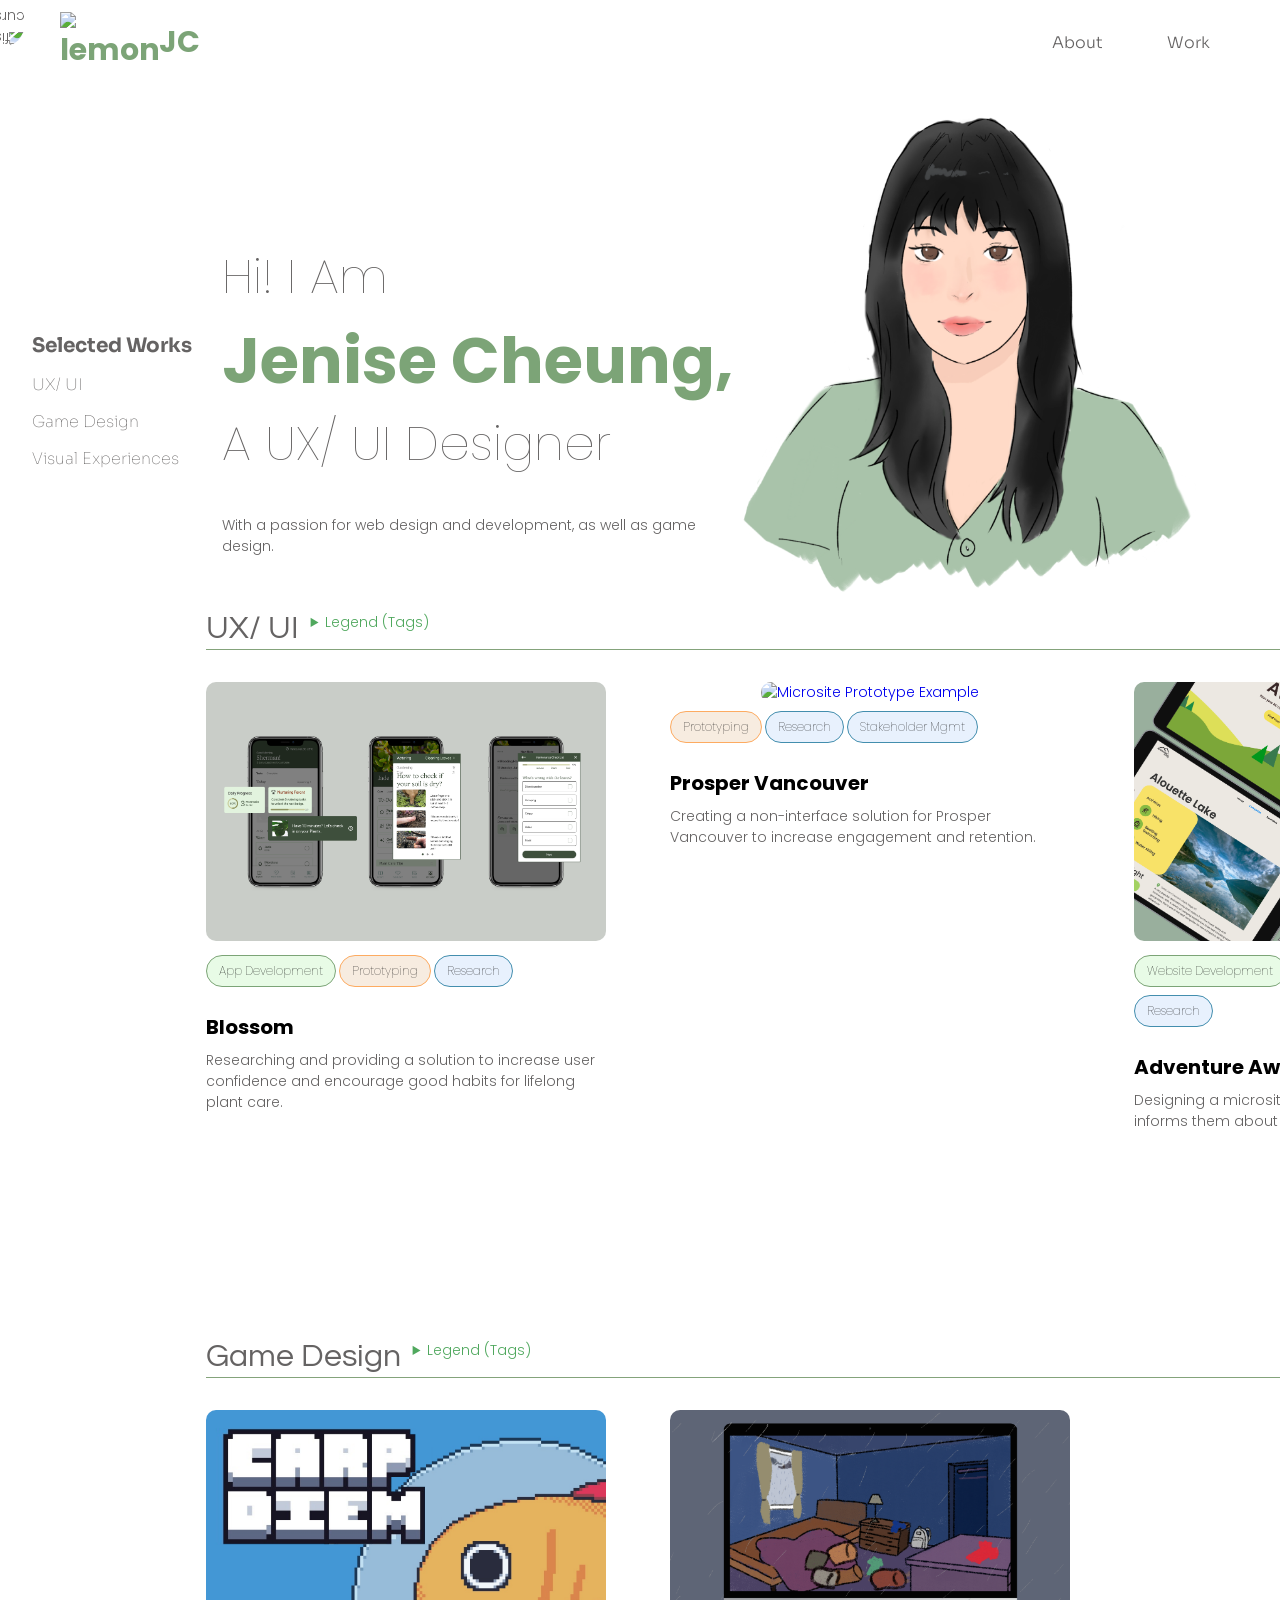
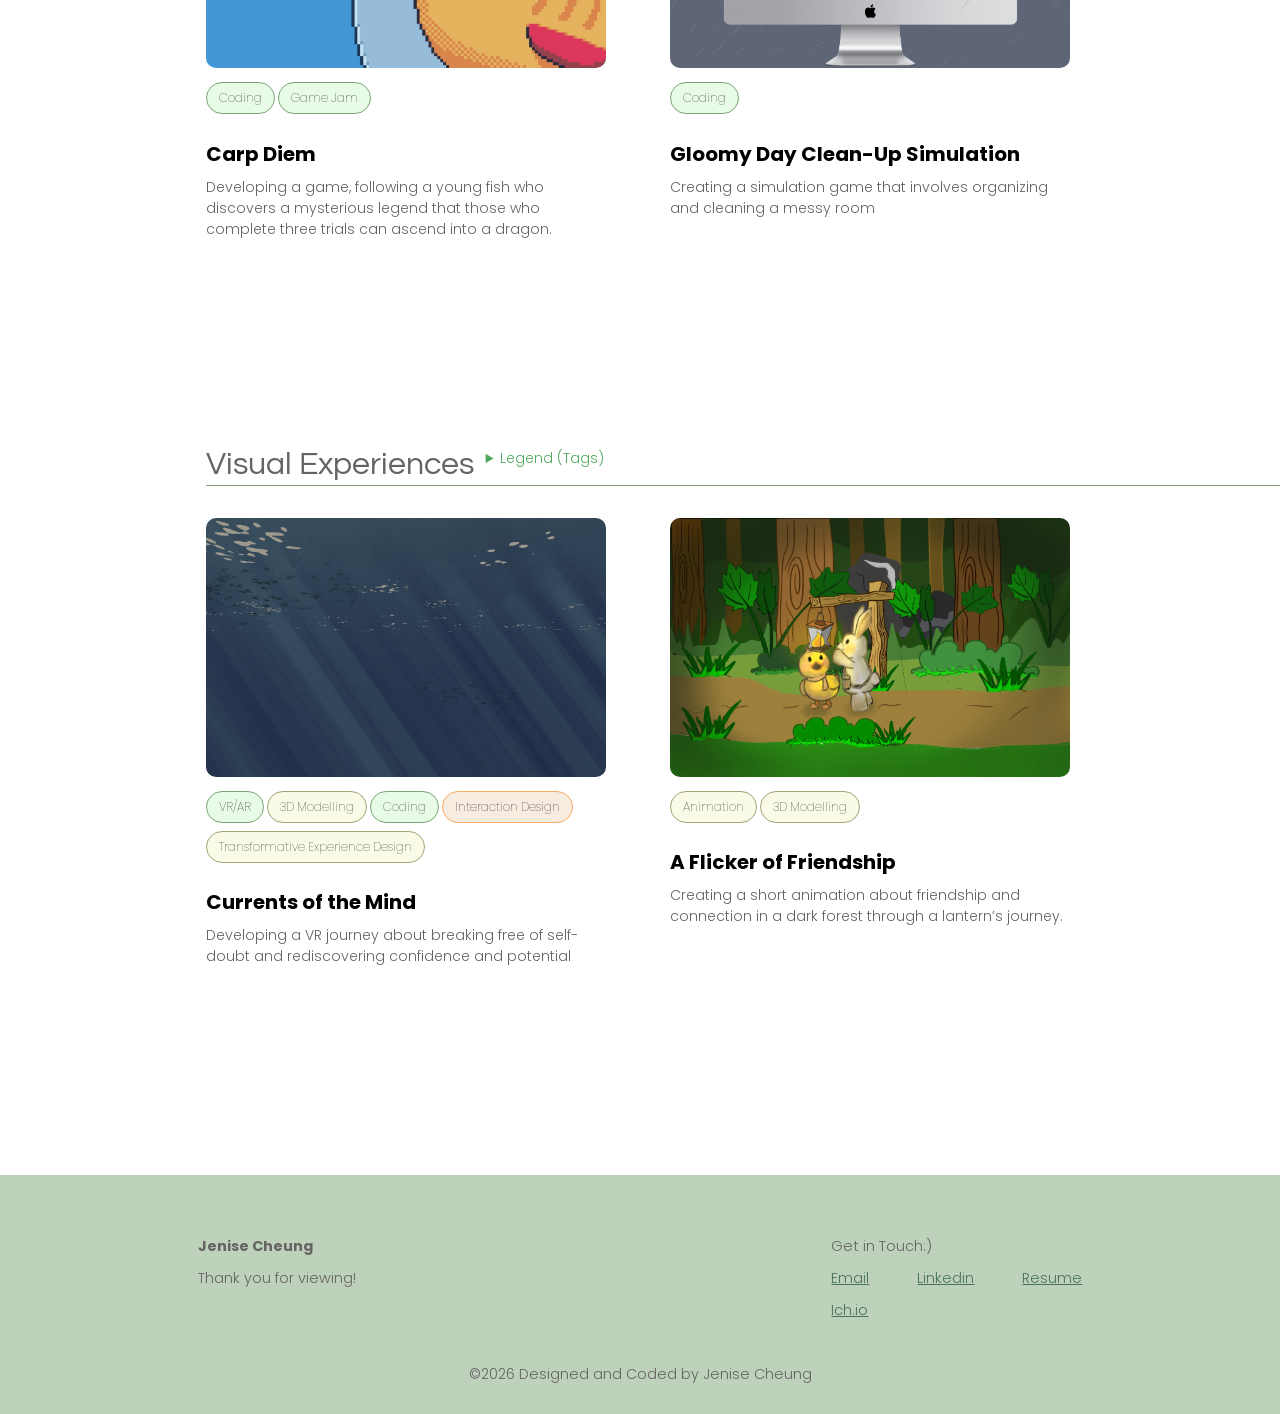
==== commit 3f88a6cf: "Updated responsiveness" ====
--- a/index.html
+++ b/index.html
@@ -72,7 +72,7 @@
           <h2>Selected Works</h2>
           <a href="#uxui" class ="nav-colour">UX/ UI</a>
           <a href="#game" class ="nav-colour">Game Design</a>
-          <a href="#experiences" class ="nav-colour">Visual / Interactive Experiences</a>
+          <a href="#experiences" class ="nav-colour">Visual Experiences</a>
         </div>
         <!--Back to top navigation-->
         <div class="top-button"></div>
@@ -95,6 +95,10 @@
 
           <div class="mobile-bottom-nav__item">
             <a href="#game" class="mobile-bottom-nav__item-content">Game Design</a>		
+          </div>
+
+          <div class="mobile-bottom-nav__item">
+            <a href="#game" class="mobile-bottom-nav__item-content">Visual Experiences</a>		
           </div>
 
           <div class="mobile-bottom-nav__item">
@@ -250,7 +254,7 @@
         </div>
 
         <div class="inline">
-          <h2 class="left categories" id="experiences">Visual / Interactive Experiences</h2>
+          <h2 class="left categories" id="experiences">Visual Experiences</h2>
           <details>
             <summary>Legend (Tags)</summary>
             <div class="tags">
@@ -324,8 +328,6 @@
             <a href="mailto:Jenise_c@hotmail.com">Email</a>
             <a target="_blank" href="https://www.linkedin.com/in/jenise-cheung-0a1588214/">Linkedin</a>
             <a target="_blank" href="https://www.figma.com/proto/ehGcPxeyEmJugYj4n8U25j/Resume?node-id=1-2&viewport=217%2C80%2C0.71&t=53zhXlpcugvblkeM-1&scaling=min-zoom&content-scaling=fixed&page-id=0%3A1">Resume</a>
-          </div>
-          <div class="contact">
             <a target="_blank" href="https://mangoulemon.itch.io/">Ich.io</a>
           </div>
         </div>
--- a/css/main.css
+++ b/css/main.css
@@ -318,16 +318,12 @@
   z-index:1;
 }
 
-.flex{
+.align{
+  justify-content: space-between;
   margin-left: 15%;
   margin-right: 15%;
 }
 
-.style{
-  position:absolute;
-  right: 15%;
-}
-
 .style a{
   color: #49725A;
 }
@@ -337,12 +333,9 @@
 }
 
 .contact{
-  display: flex;
-  align-items: center;
-  justify-content: space-between;
-  width: 100%;   
-  gap: 3rem;
-  margin-bottom: 1rem;
+  display: grid;
+  grid-template-columns: repeat(3, auto);
+  gap: 1rem 3rem;
 }
 
 .contact-2{
@@ -832,6 +825,7 @@
   align-items: center;
   margin-bottom: 0rem;
   padding-left:1rem;
+  padding-right:1rem;
 }
 
 .intro h1{
@@ -1034,12 +1028,12 @@
 
 .inline details{
   padding-bottom:1rem;
-  margin-top: -1.5rem;
+  margin-top: 0rem;
 }
 
 .inline details[open] {
   padding-bottom: 0rem;
-  margin-top: -1.5rem;
+  margin-top: 0rem;
 }
 
 .verti-center {
@@ -1387,7 +1381,7 @@
   width: 100%;
   height:100%;
   background: rgba(0,0,0,0.8);
-  z-index:1000;
+  z-index:999;
 }
 
 .modal-container{
@@ -1439,12 +1433,14 @@
 .modal .prev{
   top: 48%;
   left:10%;
+  z-index:1000;
 }
 
 
 .modal .go{
   top: 48%;
   right:10%;
+  z-index:1000;
 }
 
 
@@ -1967,8 +1963,10 @@
 /* Responsiveness --------------- */
 
 @media screen and (max-width: 850px) {
-
-
+  #cursor-border {
+  display:none;
+}
+  
   .nav_options{
     display:none;
   }
@@ -2360,30 +2358,13 @@
 
   /*Footer*/
   .site-footer {
-    padding: 1rem 0rem 1rem;
+    padding: 2rem 0rem 2rem;
     justify-items: center;
   }
 
-  .footer-info{
-    display:flex;
-    flex-direction: column;
-  }
-
-  .style{
-    position:relative;
-    left: 30%;
-  }
-
-  .site-footer .align{
-    display:flex;
-    flex-direction: row;
-  }
-
-  .flex{
-    display:flex;
-    flex-direction: column;
-    width:85%;
-
+  .align{
+  margin-left: 1%;
+  margin-right: 1%;
   }
 
   .contact{
@@ -2460,6 +2441,7 @@
   }
 
   .citations-right{
+    margin-top: 3.75rem;
     margin-left:1% ;
     margin-right:1%;
   }
@@ -2670,12 +2652,20 @@
     max-width: 7rem;
   }
 
+  .content{
+    max-width:90%;
+  }
+
   .leveled{
     padding:0;
   }
 
   .video{
     width:100%;
+  }
+
+  .game{
+    max-width: 50%;
   }
   /*reflection*/
 
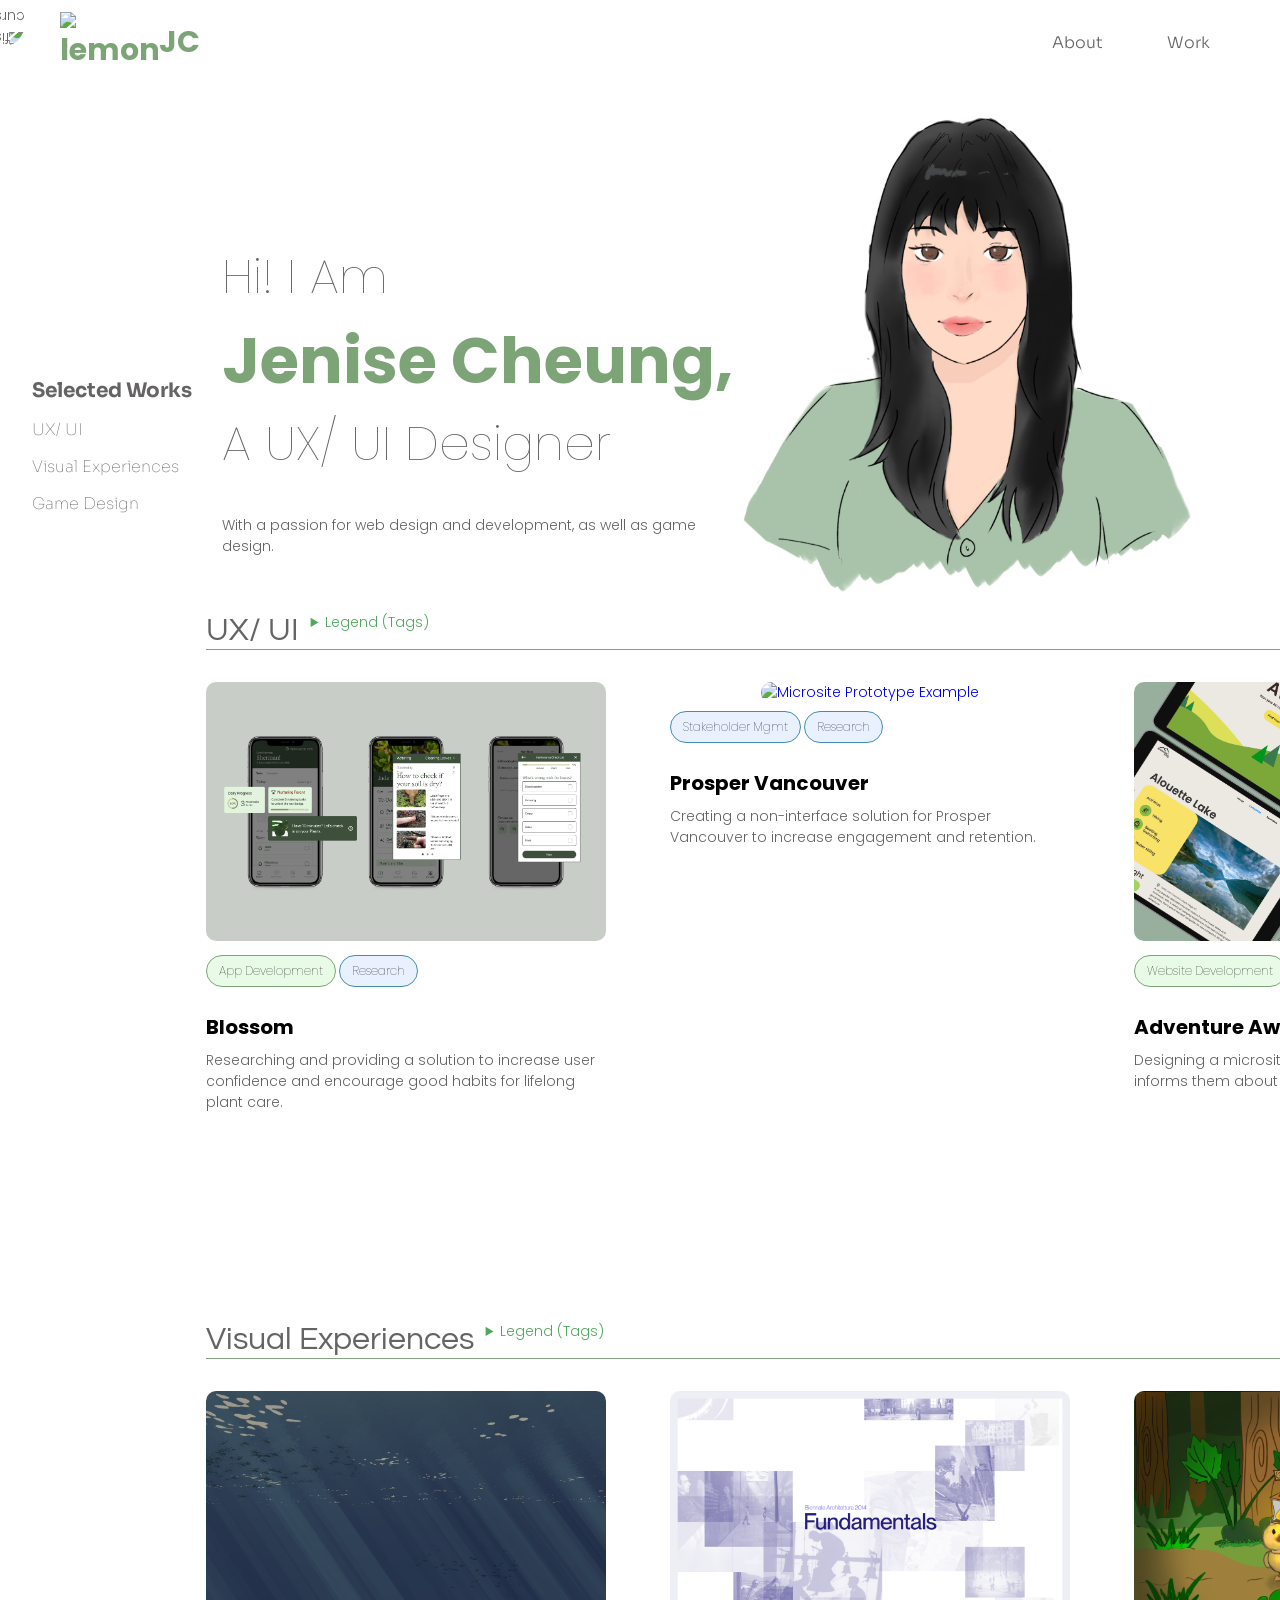
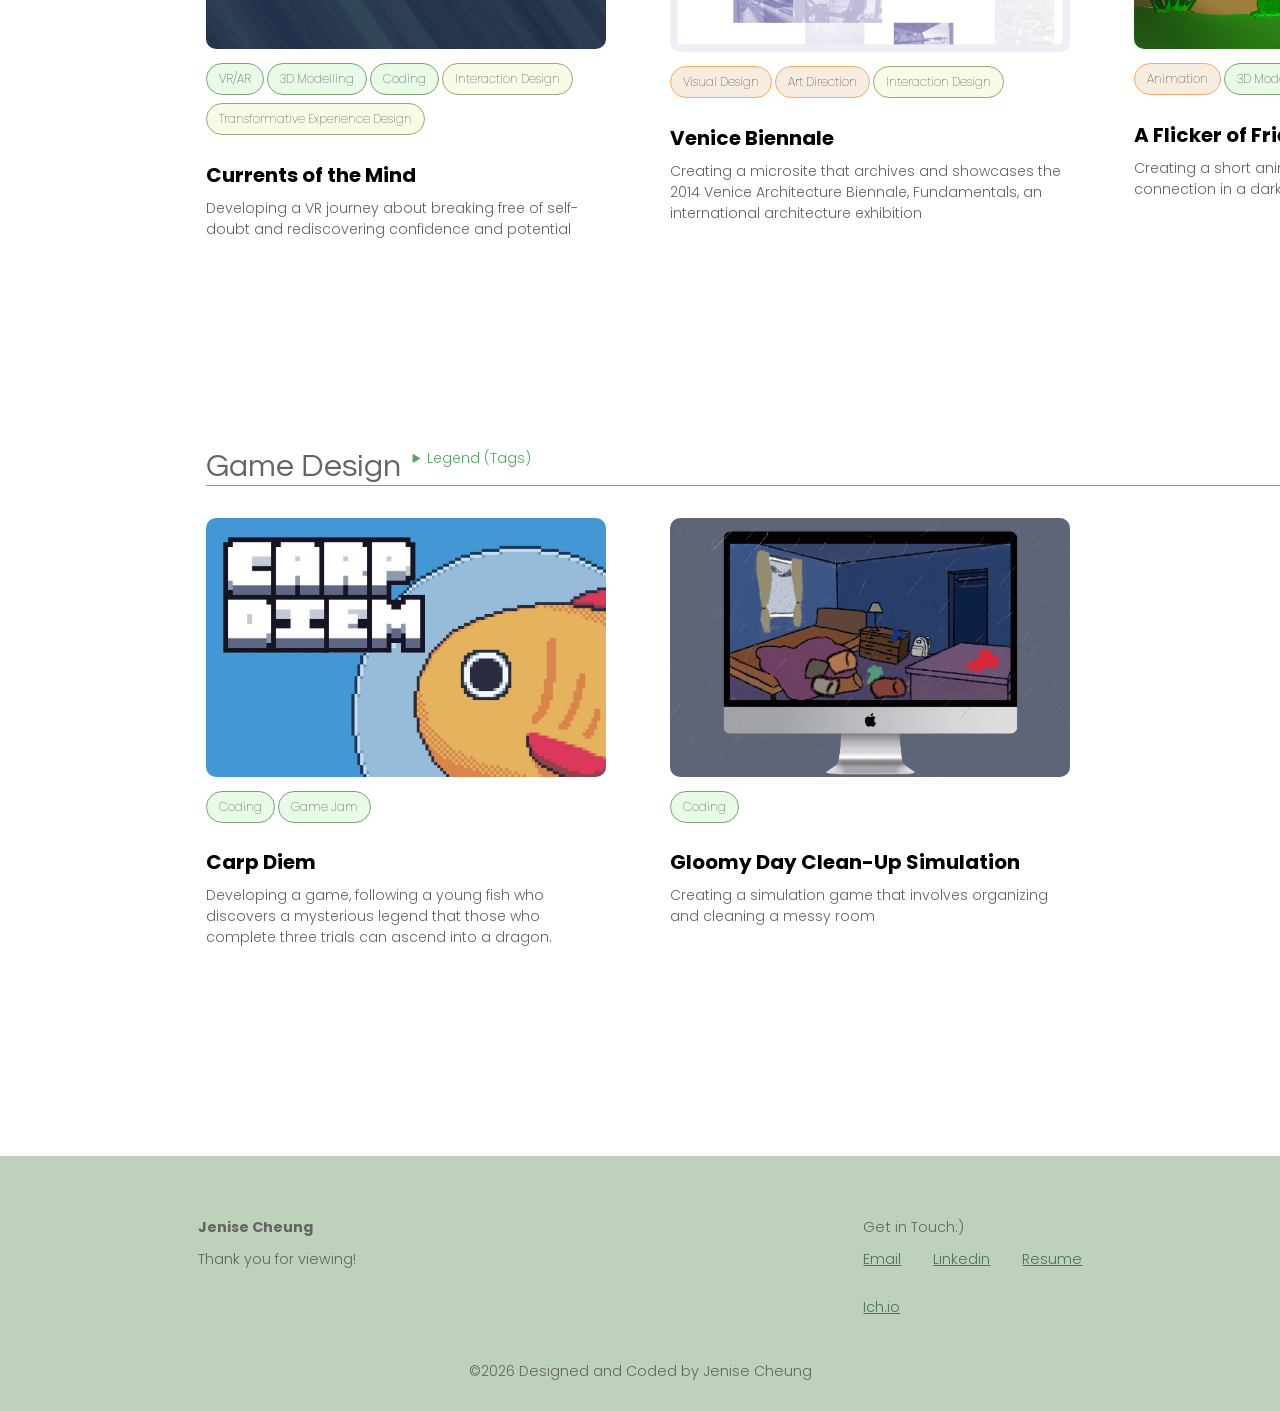
==== commit dd5cc1f7: "created venice.html" ====
--- a/index.html
+++ b/index.html
@@ -71,8 +71,8 @@
         <div class="index-left">
           <h2>Selected Works</h2>
           <a href="#uxui" class ="nav-colour">UX/ UI</a>
+          <a href="#experiences" class ="nav-colour">Visual Experiences</a>
           <a href="#game" class ="nav-colour">Game Design</a>
-          <a href="#experiences" class ="nav-colour">Visual Experiences</a>
         </div>
         <!--Back to top navigation-->
         <div class="top-button"></div>
@@ -94,11 +94,11 @@
           </div>
 
           <div class="mobile-bottom-nav__item">
+            <a href="#game" class="mobile-bottom-nav__item-content">Visual Experiences</a>		
+          </div>          
+
+          <div class="mobile-bottom-nav__item">
             <a href="#game" class="mobile-bottom-nav__item-content">Game Design</a>		
-          </div>
-
-          <div class="mobile-bottom-nav__item">
-            <a href="#game" class="mobile-bottom-nav__item-content">Visual Experiences</a>		
           </div>
 
           <div class="mobile-bottom-nav__item">
@@ -131,7 +131,7 @@
               <span class="tag green">Development & Technical</span>
               <span class="tag orange">Design</span>
               <span class="tag blue">Research & Strategy</span>
-              <span class="tag yellow">Immersion & Visual Design</span>
+              <span class="tag yellow">Interaction-Based</span>
             </div>
           </details>
         </div>
@@ -150,7 +150,6 @@
             <div class="text">
               <div class="tags">
                 <span class="tag green">App Development</span>
-                <span class="tag orange">Prototyping</span>
                 <span class="tag blue">Research</span>
               </div>
               <h1>Blossom</h1>
@@ -169,9 +168,8 @@
             </div>
             <div class="text">
               <div class="tags">
-                <span class="tag orange">Prototyping</span>
+                <span class="tag blue">Stakeholder Mgmt</span>
                 <span class="tag blue">Research</span>
-                <span class="tag blue">Stakeholder Mgmt</span>
               </div>
               <h1>Prosper Vancouver</h1>
               <p class="description">Creating a non-interface solution for Prosper Vancouver to increase engagement and retention.</p>
@@ -191,14 +189,92 @@
               <div class="tags">
                 <span class="tag green">Website Development</span>
                 <span class="tag orange">Front End</span>
-                <span class="tag blue">Protyping</span>
-                <span class="tag blue">Research</span>
               </div>
               <h1>Adventure Awaits Camping</h1>
               <p class="description">Designing a microsite for beginner family campers. It informs them about various camping sites.</p>
             </div>
           </div>
         </div>
+
+        <div class="inline">
+          <h2 class="left categories" id="experiences">Visual Experiences</h2>
+          <details>
+            <summary>Legend (Tags)</summary>
+            <div class="tags">
+              <span class="tag green">Development & Technical</span>
+              <span class="tag orange">Design</span>
+              <span class="tag blue">Research & Strategy</span>
+              <span class="tag yellow">Interaction-Based</span>
+            </div>
+          </details>
+        </div>
+
+        <div class="line"></div>
+
+        <div class ="content-row">       
+          <div class = "content">
+            <div class="project-img">
+              <a href="currents.html">
+                <div class = "overlay-container">
+                  <img src="images/CurrentsoftheMind/home.png"  alt="Currents of the Mind" class="linked-img">
+                  <div class="overlay-text">Jan. 2025 - Mar. 2025</div>
+                </div>
+              </a>
+            </div>
+            <div class="text">
+              <div class="tags">
+                <span class="tag green">VR/AR</span>
+                <span class="tag green">3D Modelling</span>
+                <span class="tag green">Coding</span>
+                <span class="tag yellow">Interaction Design</span>
+                <span class="tag yellow">Transformative Experience Design</span>
+              </div>
+              <h1>Currents of the Mind</h1>
+              <p class="description">Developing a VR journey about breaking free of self-doubt and rediscovering confidence and potential</p>
+            </div>
+          </div>
+
+          <div class = "content">
+            <div class="project-img">
+              <a href="venice.html">
+                <div class = "overlay-container">
+                  <img src="images/VeniceBiennale/home.png"  alt="Venice Biennale" class="linked-img" onclick="location.href='venice.html';">
+                  <div class="overlay-text">May 2024</div>
+                </div>
+              </a>
+            </div>
+            <div class="text">
+              <div class="tags">
+                <span class="tag orange">Visual Design</span>
+                <span class="tag orange">Art Direction</span>
+                <span class="tag yellow">Interaction Design</span>
+              </div>
+              <h1>Venice Biennale</h1>
+              <p class="description">Creating a microsite that archives and showcases the 2014 Venice Architecture Biennale, Fundamentals, an international architecture exhibition</p>
+            </div>
+          </div>
+
+          <div class = "content">
+            <div class="project-img">
+              <a href="aflicker.html">
+                <div class = "overlay-container">
+                  <img src="images/AFlickerofFriendship/home.png"  alt="A flicker of Flicker of Friendship" class="linked-img">
+                  <div class="overlay-text">Sept. 2024 - Dec. 2024</div>
+                </div>
+              </a>
+            </div>
+            <div class="text">
+              <div class="tags">
+                <span class="tag orange">Animation</span>
+                <span class="tag green">3D Modelling</span>
+              </div>
+              <h1>A Flicker of Friendship</h1>
+              <p class="description">Creating a short animation about friendship and connection in a dark forest through a lantern’s journey.</p>
+            </div>
+          </div>
+        </div>
+
+
 
         <div class="inline">
           <h2 class="left categories" id="game">Game Design</h2>
@@ -208,7 +284,7 @@
               <span class="tag green">Development & Technical</span>
               <span class="tag orange">Design</span>
               <span class="tag blue">Research & Strategy</span>
-              <span class="tag yellow">Immersion & Visual Design</span>
+              <span class="tag yellow">Interaction-Based</span>
             </div>
           </details>
         </div>
@@ -249,64 +325,6 @@
               </div>
               <h1>Gloomy Day Clean-Up Simulation</h1>
               <p class="description">Creating a simulation game that involves organizing and cleaning a messy room</p>
-            </div>
-          </div>
-        </div>
-
-        <div class="inline">
-          <h2 class="left categories" id="experiences">Visual Experiences</h2>
-          <details>
-            <summary>Legend (Tags)</summary>
-            <div class="tags">
-              <span class="tag green">Development & Technical</span>
-              <span class="tag orange">Design</span>
-              <span class="tag blue">Research & Strategy</span>
-              <span class="tag yellow">Immersion & Visual Design</span>
-            </div>
-          </details>
-        </div>
-
-        <div class="line"></div>
-
-        <div class ="content-row">       
-          <div class = "content">
-            <div class="project-img">
-              <a href="currents.html">
-                <div class = "overlay-container">
-                  <img src="images/CurrentsoftheMind/home.png"  alt="Currents of the Mind" class="linked-img">
-                  <div class="overlay-text">Jan. 2025 - Mar. 2025</div>
-                </div>
-              </a>
-            </div>
-            <div class="text">
-              <div class="tags">
-                <span class="tag green">VR/AR</span>
-                <span class="tag yellow">3D Modelling</span>
-                <span class="tag green">Coding</span>
-                <span class="tag orange">Interaction Design</span>
-                <span class="tag yellow">Transformative Experience Design</span>
-              </div>
-              <h1>Currents of the Mind</h1>
-              <p class="description">Developing a VR journey about breaking free of self-doubt and rediscovering confidence and potential</p>
-            </div>
-          </div>
-
-          <div class = "content">
-            <div class="project-img">
-              <a href="aflicker.html">
-                <div class = "overlay-container">
-                  <img src="images/AFlickerofFriendship/home.png"  alt="A flicker of Flicker of Friendship" class="linked-img">
-                  <div class="overlay-text">Sept. 2024 - Dec. 2024</div>
-                </div>
-              </a>
-            </div>
-            <div class="text">
-              <div class="tags">
-                <span class="tag yellow">Animation</span>
-                <span class="tag yellow">3D Modelling</span>
-              </div>
-              <h1>A Flicker of Friendship</h1>
-              <p class="description">Creating a short animation about friendship and connection in a dark forest through a lantern’s journey.</p>
             </div>
           </div>
         </div>
--- a/css/main.css
+++ b/css/main.css
@@ -57,6 +57,10 @@
 */
 
 .middle{
+  display: flex;
+  justify-content: center;
+  align-items: center;
+  flex-direction: column;
   text-align: center;
 }
 
@@ -324,6 +328,11 @@
   margin-right: 15%;
 }
 
+.style{
+  display: flex;
+  flex-direction: column;
+}
+
 .style a{
   color: #49725A;
 }
@@ -335,14 +344,9 @@
 .contact{
   display: grid;
   grid-template-columns: repeat(3, auto);
-  gap: 1rem 3rem;
-}
-
-.contact-2{
-  display: flex;
-  width: 100%;   
-  gap: 5rem;
-}
+  gap: 2rem;
+}
+
 
 .about{
   color: #49725A;
@@ -352,12 +356,12 @@
   color: #9DBB99;
 }
 
-.site-footer .align{
+.align{
   display:flex;
   flex-direction: row;
 }
 
-.site-footer .footer-name{
+.footer-name{
   font-style: normal;
   font-weight: bold;
 }
@@ -426,7 +430,7 @@
 
 .home .index-left {
   position: fixed;       /* stick this whole column to the page */
-  top: 37%;              /* vertically center the outline + button */
+  top: 42%;              /* vertically center the outline + button */
   left: 1rem;            /* horizontal position */
   display: flex;
   width: 15%; 
@@ -720,6 +724,10 @@
   cursor: pointer;
 }
 
+.outline{
+  border: 1px solid rgba(179, 183, 178, 0.638);
+}
+
 .overlay-container:hover .linked-img {
   transform: scale(1.05);
 }
@@ -771,8 +779,8 @@
   scroll-snap-type: x mandatory;
   margin-bottom: 10rem;
   padding-bottom: 3rem;
-}
-
+  position: relative;
+}
 
 .content-row::-webkit-scrollbar
 {
@@ -791,6 +799,18 @@
   background-color: #8d988f74;
 }
 
+.content {
+  flex: 0 0 25rem;
+  scroll-snap-align: start;
+  position: relative;
+  display: flex;
+  flex-direction: column;
+  align-items: center;
+  margin-bottom: 0rem;
+  padding-left:1rem;
+  padding-right:1rem;
+}
+
 .text h1{
   color:black;
   margin-bottom: 0.5rem;
@@ -814,18 +834,6 @@
   text-align: start;
   
   justify-self: center;
-}
-
-.content {
-  flex: 0 0 25rem;
-  scroll-snap-align: start;
-  position: relative;
-  display: flex;
-  flex-direction: column;
-  align-items: center;
-  margin-bottom: 0rem;
-  padding-left:1rem;
-  padding-right:1rem;
 }
 
 .intro h1{
@@ -1010,11 +1018,6 @@
 .half{
   width:50%;
 }
-
-.categories{
-  margin-bottom:0.25rem;
-}
-
 
 details{
   padding:0rem;
@@ -1848,6 +1851,7 @@
   padding-top: 1.5rem;
   scroll-snap-type: x mandatory;
   justify-content: space-between; 
+  position: relative;
 }
 
 .project-row::-webkit-scrollbar
@@ -1883,8 +1887,6 @@
 .project-row h2{
   font-weight:normal;
 }
-
-
 
 .sections h2{
   font-family: "Poppins", sans-serif;
@@ -2242,8 +2244,6 @@
     bottom: 7rem; 
   }
 
-
-
   /*Bottom Navigation*/
 
   .mobile-bottom-nav{
@@ -2359,7 +2359,12 @@
   /*Footer*/
   .site-footer {
     padding: 2rem 0rem 2rem;
-    justify-items: center;
+    display: flex;
+    justify-content: center;
+  }
+
+  .flex{
+    width: 90%;
   }
 
   .align{
@@ -2367,23 +2372,12 @@
   margin-right: 1%;
   }
 
-  .contact{
-    margin-top: 1.75rem;
-    gap: 0.75rem;
-  }
-
-
   #copyright{
     margin-top: 3rem;
   }
 
 
   /*End of Footer*/
-  
-  .content{
-    display: flex;
-    flex-direction: column;
-  }
 
   .introduction{
     display: flex;
@@ -2480,6 +2474,42 @@
     border-radius: 50%;
   }
 
+  .content{
+    display: flex;
+    flex-direction: column;
+    max-width: 95%;
+    min-width: 95%;
+    margin-bottom: 2rem;
+  }
+  
+  .content-row::after {
+  content: "← swipe →";
+  position: absolute;
+  left: 50%;
+  bottom: 1rem;
+  transform: translateX(-50%);
+  font-size: 0.875rem;
+  opacity: 0.5;
+  }
+
+  .project-row::after {
+  content: "← swipe →";
+  position: absolute;
+  left: 50%;
+  bottom: 1rem;
+  transform: translateX(-50%);
+  font-size: 0.875rem;
+  opacity: 0.5;
+  }
+
+  .project-row .content{
+    display: flex;
+    flex-direction: column;
+    min-width: 95%;
+    max-width: 95%;
+    margin-bottom: 3rem;
+  }
+
   /*End of Index pages*/
 
   /*Home Page*/
@@ -2510,11 +2540,10 @@
     margin-right: auto;
   }
   */
+  
   .gif{
-  display: flex;
-  width:45%;
-  border-radius: 1.25rem;
-  justify-self: center;
+    display: block;
+    margin: 0 auto;
   }
 
   .right{
@@ -2650,10 +2679,6 @@
 
   .project-description-4 p{  
     max-width: 7rem;
-  }
-
-  .content{
-    max-width:90%;
   }
 
   .leveled{
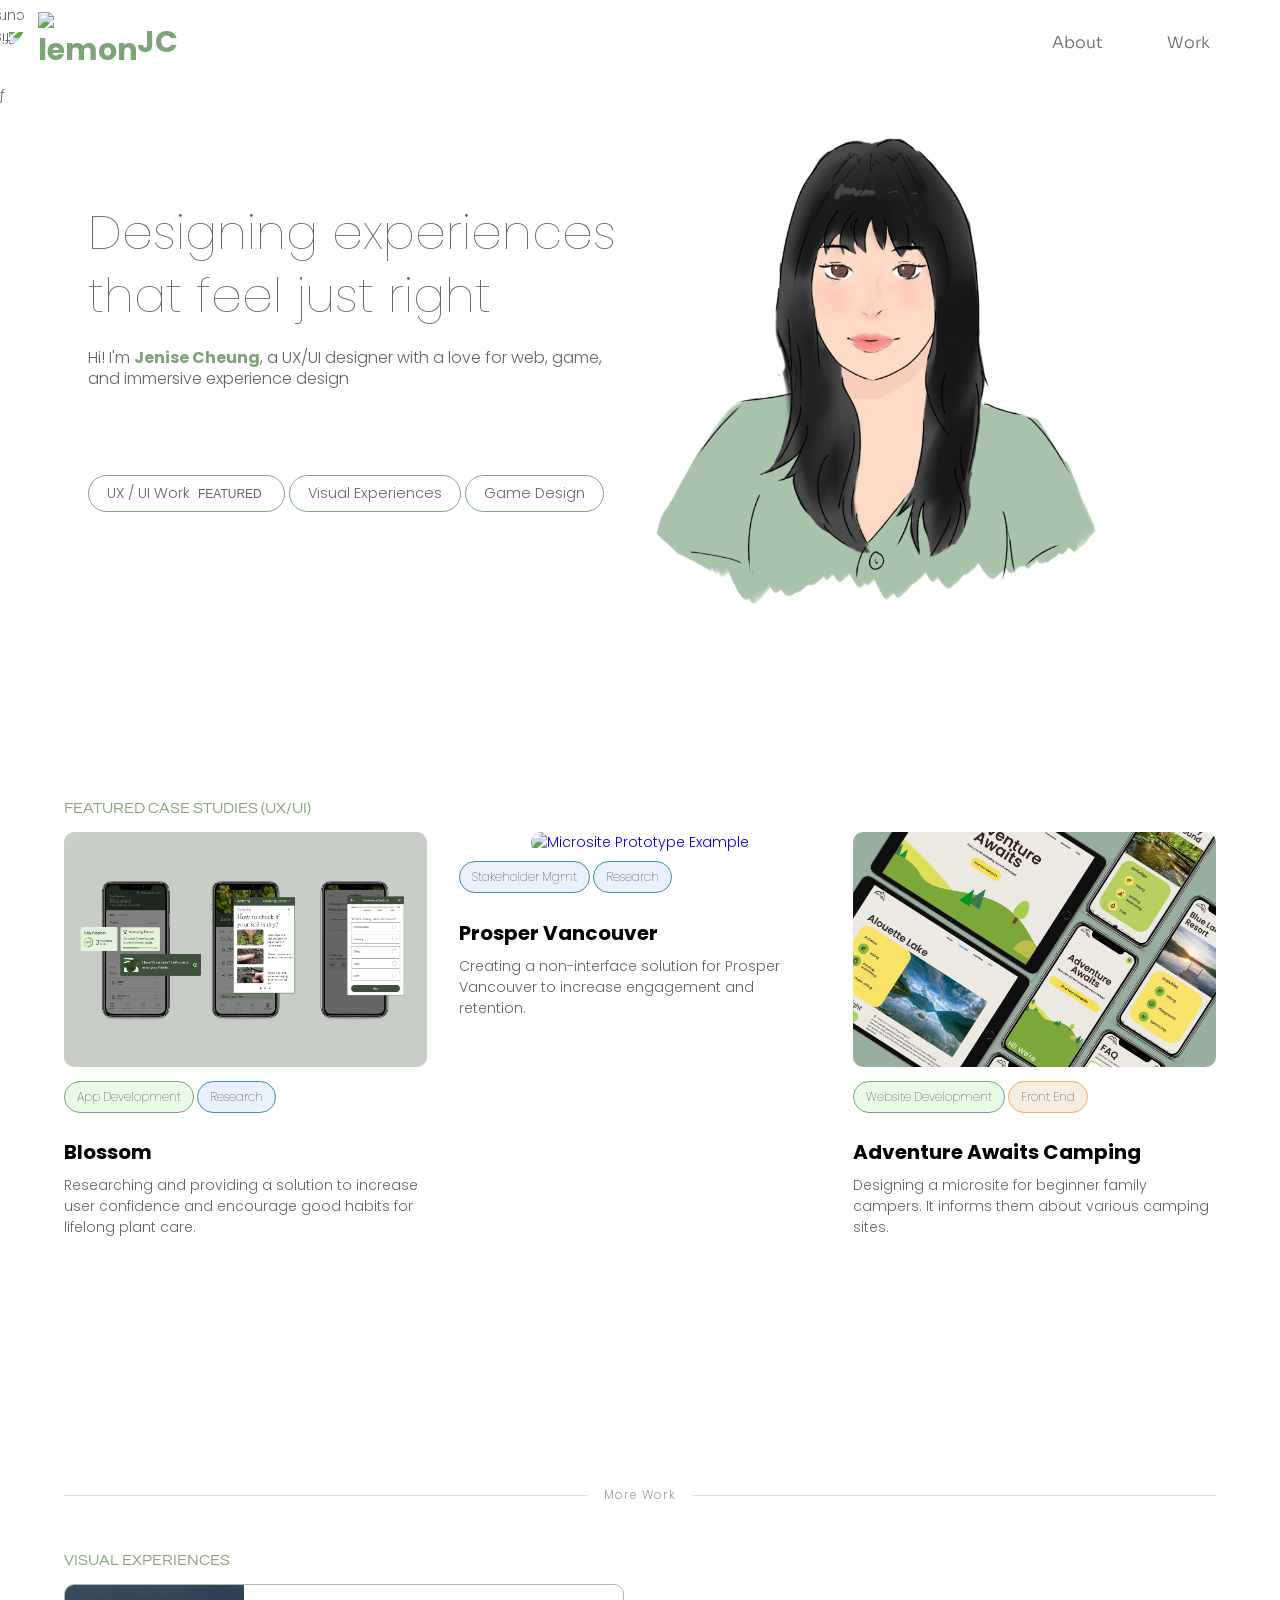
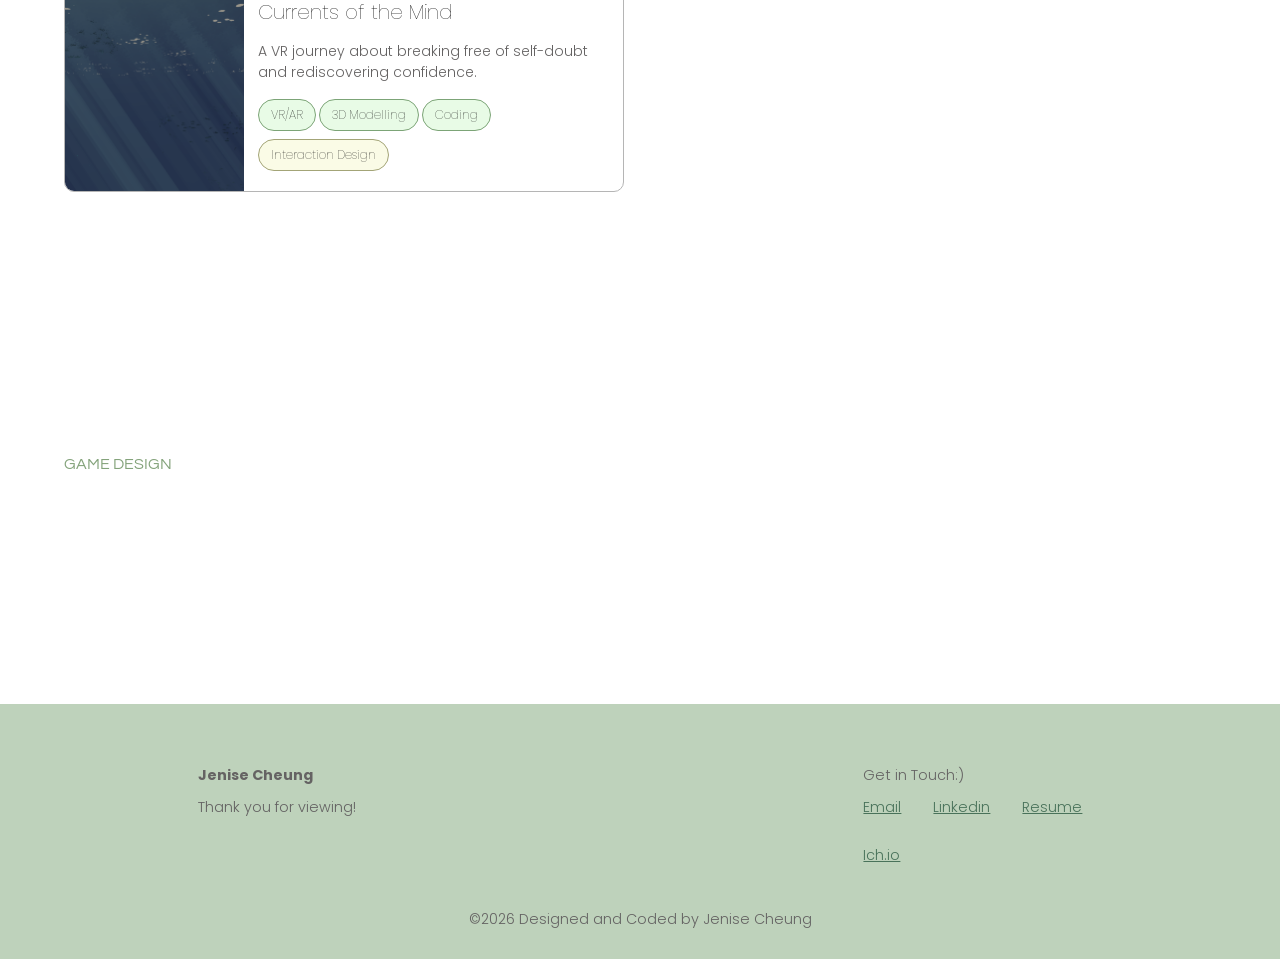
==== commit 84c38f4c: "Updated home page description" ====
--- a/index.html
+++ b/index.html
@@ -10,6 +10,7 @@
   <link rel="icon" href="images/lemon.png">
 
   <link href="css/main.css" rel="stylesheet">
+  <link href="css/animations.css" rel="stylesheet">
   <link href="css/colours.css" rel="stylesheet">
   <script src="https://code.jquery.com/jquery-3.6.0.min.js"></script>
   <link href="https://fonts.googleapis.com/css2?family=Poppins:wght@300;400;600&family=Questrial&family=Sora:wght@300;400&display=swap" rel="stylesheet">
@@ -34,7 +35,6 @@
       </div>
     </div>
   </header>
-
 
   <!--<div id="cursor-border"></div>-->
   <img id="cursor-border" src="images/fish.png" alt="fish cursor">
@@ -62,274 +62,244 @@
     <div class="collapse" id="navbarToggleExternalContent9">
     </div>
   </div>
+ƒ
+  <!--Back to top navigation-->
+  <div class="bottom">
+    <div class="top-button"></div>
+  </div>
+  <!--End of back to top navigation-->
 
   <div class="vertical-line"></div>
-  <section class="index">
-    <div class="index-box">
-      <!--Bottom Navigation-->
-      <div class="home">
-        <div class="index-left">
-          <h2>Selected Works</h2>
-          <a href="#uxui" class ="nav-colour">UX/ UI</a>
-          <a href="#experiences" class ="nav-colour">Visual Experiences</a>
-          <a href="#game" class ="nav-colour">Game Design</a>
-        </div>
-        <!--Back to top navigation-->
-        <div class="top-button"></div>
-        <!--End of back to top navigation-->
-      </div>
-
-      <div class="mobile-bottom-nav">
-        <input type="checkbox">
-
-        <div class="arrow">
-          <nav class="navbar">
-              <button class="navbar-toggler first-button animated-icon2" type="button"></button>
-          </nav>
-        </div>
- 
-        <div class="bottom-menu">
-          <div class="mobile-bottom-nav__item">
-            <a href="#uxui" class="mobile-bottom-nav__item-content">UX/ UI</a>		
-          </div>
-
-          <div class="mobile-bottom-nav__item">
-            <a href="#game" class="mobile-bottom-nav__item-content">Visual Experiences</a>		
-          </div>          
-
-          <div class="mobile-bottom-nav__item">
-            <a href="#game" class="mobile-bottom-nav__item-content">Game Design</a>		
-          </div>
-
-          <div class="mobile-bottom-nav__item">
-          </div>
-        </div>
-      </div>
-      <!--End of Bottom Navigation-->
-
-      <div class="citations-right">
+  <section class="index"> 
+      <div class="index-center">
         <div class = "introduction">
-          <div class="right intro">
-            <h1>Hi! I Am</h1>
-            <h1><span class="name-green">Jenise Cheung,</span></h1>
-            <h1>A UX/ UI Designer</h1>
-            <br>
-            <p>With a passion for web design and development, as well as game design.</p>
+          <div class="intro">
+            <div class="intro_words">
+              <!--
+              <div class="reveal-line">
+                <h1 class="reveal-inner">Hi! I Am</h1>
+              </div>
+              <div class="reveal-line">
+                <h1><span class="name-green reveal-inner">Jenise Cheung,</span></h1>
+              </div>
+              <div class="reveal-line">
+                <h1 class="reveal-inner">A UX/ UI Designer</h1>
+              </div>
+              <br>
+              <div class="reveal-line">
+                <p class="reveal-inner">With a passion for web design and development, as well as game design.</p>
+              </div>
+              -->
+              <div class="reveal-line">
+                <h1 class="reveal-inner">Designing experiences</h1>
+              </div>
+              <div class="reveal-line">
+                <h1 class="reveal-inner">that feel just right</h1>
+              </div>              
+              <br>
+              <div class="reveal-line">
+                <p class="reveal-inner">Hi! I'm  <span class="name-green">Jenise Cheung</span>, a UX/UI designer with a love for web, game, <br> and immersive experience design</p>
+              </div>
+              <br>
+
+            </div>
+
+            <div class="reveal-line">
+             <div class="btn-row reveal-inner">
+                <a href="#uxui" class="btn-ghost">
+                  UX / UI Work <span class="btn-badge">Featured</span>
+                </a>
+
+                <a href="#experiences" class="btn-ghost">
+                  Visual Experiences
+                </a>
+
+                <a href="#game" class="btn-ghost">
+                  Game Design
+                </a>
+              </div>
+            </div>
           </div>
           
           <div class="project-img">
-            <img src="images/HomePage/portrait.png"  alt="Portraint Drawing of Jenise Cheung" class="me">
+            <img src="images/HomePage/portrait.png"  alt="Portrait Drawing of Jenise Cheung" class="me">
           </div>
     
         </div>
           
-        <div class="inline">
-          <h2 class="left categories" id="uxui">UX/ UI</h2>
-          <details>
-            <summary>Legend (Tags)</summary>
-            <div class="tags">
-              <span class="tag green">Development & Technical</span>
-              <span class="tag orange">Design</span>
-              <span class="tag blue">Research & Strategy</span>
-              <span class="tag yellow">Interaction-Based</span>
-            </div>
-          </details>
-        </div>
-        <div class="line"></div>
-
-        <div class ="content-row">      
-          <div class = "content">
-            <div class="project-img">
-              <a href="blossom.html">
-                <div class = "overlay-container">
-                  <img src="images/Blossom/blossom.png"  alt="Blossom" class="linked-img" onclick="location.href='blossom.html';">
-                  <div class="overlay-text">June 2024</div>
-                </div>
-              </a>
-            </div>
-            <div class="text">
-              <div class="tags">
-                <span class="tag green">App Development</span>
-                <span class="tag blue">Research</span>
-              </div>
-              <h1>Blossom</h1>
-              <p class="description">Researching and providing a solution to increase user confidence and encourage good habits for lifelong plant care.</p>
-            </div>
-          </div>
-
-          <div class = "content">
-            <div class="project-img">
-              <a href="prosper.html">
-                <div class = "overlay-container">
-                  <img src="images/ProsperVancouver/ProsperVancouver.png"  alt="Microsite Prototype Example" class="linked-img" onclick="location.href='uxui/prosper.html';">
-                  <div class="overlay-text">Jan. 2023 - Apr. 2023</div>
-                </div>
-              </a>
-            </div>
-            <div class="text">
-              <div class="tags">
-                <span class="tag blue">Stakeholder Mgmt</span>
-                <span class="tag blue">Research</span>
-              </div>
-              <h1>Prosper Vancouver</h1>
-              <p class="description">Creating a non-interface solution for Prosper Vancouver to increase engagement and retention.</p>
-            </div>
-          </div>
-
-          <div class = "content">
-            <div class="project-img">
-              <a href="adventureawaits.html">
-                <div class = "overlay-container">
-                  <img src="images//AdventureAwaits/site.png"  alt="Microsite Prototype Example" class="linked-img" onclick="location.href='microsite.html';">
-                  <div class="overlay-text">July 2022 - Aug. 2022</div>
-                </div>
-              </a>
-            </div>
-            <div class="text">
-              <div class="tags">
-                <span class="tag green">Website Development</span>
-                <span class="tag orange">Front End</span>
-              </div>
-              <h1>Adventure Awaits Camping</h1>
-              <p class="description">Designing a microsite for beginner family campers. It informs them about various camping sites.</p>
-            </div>
-          </div>
-        </div>
-
-        <div class="inline">
-          <h2 class="left categories" id="experiences">Visual Experiences</h2>
-          <details>
-            <summary>Legend (Tags)</summary>
-            <div class="tags">
-              <span class="tag green">Development & Technical</span>
-              <span class="tag orange">Design</span>
-              <span class="tag blue">Research & Strategy</span>
-              <span class="tag yellow">Interaction-Based</span>
-            </div>
-          </details>
-        </div>
-
-        <div class="line"></div>
-
-        <div class ="content-row">       
-          <div class = "content">
-            <div class="project-img">
-              <a href="currents.html">
-                <div class = "overlay-container">
-                  <img src="images/CurrentsoftheMind/home.png"  alt="Currents of the Mind" class="linked-img">
-                  <div class="overlay-text">Jan. 2025 - Mar. 2025</div>
-                </div>
-              </a>
-            </div>
-            <div class="text">
-              <div class="tags">
-                <span class="tag green">VR/AR</span>
-                <span class="tag green">3D Modelling</span>
-                <span class="tag green">Coding</span>
-                <span class="tag yellow">Interaction Design</span>
-                <span class="tag yellow">Transformative Experience Design</span>
-              </div>
-              <h1>Currents of the Mind</h1>
-              <p class="description">Developing a VR journey about breaking free of self-doubt and rediscovering confidence and potential</p>
-            </div>
-          </div>
-
-          <div class = "content">
-            <div class="project-img">
-              <a href="venice.html">
-                <div class = "overlay-container">
-                  <img src="images/VeniceBiennale/home.png"  alt="Venice Biennale" class="linked-img" onclick="location.href='venice.html';">
-                  <div class="overlay-text">May 2024</div>
-                </div>
-              </a>
-            </div>
-            <div class="text">
-              <div class="tags">
-                <span class="tag orange">Visual Design</span>
-                <span class="tag orange">Art Direction</span>
-                <span class="tag yellow">Interaction Design</span>
-              </div>
-              <h1>Venice Biennale</h1>
-              <p class="description">Creating a microsite that archives and showcases the 2014 Venice Architecture Biennale, Fundamentals, an international architecture exhibition</p>
-            </div>
-          </div>
-
-          <div class = "content">
-            <div class="project-img">
-              <a href="aflicker.html">
-                <div class = "overlay-container">
-                  <img src="images/AFlickerofFriendship/home.png"  alt="A flicker of Flicker of Friendship" class="linked-img">
-                  <div class="overlay-text">Sept. 2024 - Dec. 2024</div>
-                </div>
-              </a>
-            </div>
-            <div class="text">
-              <div class="tags">
-                <span class="tag orange">Animation</span>
-                <span class="tag green">3D Modelling</span>
-              </div>
-              <h1>A Flicker of Friendship</h1>
-              <p class="description">Creating a short animation about friendship and connection in a dark forest through a lantern’s journey.</p>
-            </div>
-          </div>
-        </div>
-
-
-
-        <div class="inline">
-          <h2 class="left categories" id="game">Game Design</h2>
-          <details>
-            <summary>Legend (Tags)</summary>
-            <div class="tags">
-              <span class="tag green">Development & Technical</span>
-              <span class="tag orange">Design</span>
-              <span class="tag blue">Research & Strategy</span>
-              <span class="tag yellow">Interaction-Based</span>
-            </div>
-          </details>
-        </div>
-        <div class="line"></div>
-
-        <div class ="content-row">
-          <div class = "content">
-            <div class="project-img">
-              <a href="carpdiem.html">
-                <div class = "overlay-container">
-                  <img src="images/CarpDiem/home.png"  alt="Room Simulation Prototype Example" class="linked-img">
-                  <div class="overlay-text">Feb. 2026</div>
-                </div>
-              </a>
-            </div>
-            <div class="text">
-              <div class="tags">
-                <span class="tag green">Coding</span>
-                <span class="tag green">Game Jam</span>
-              </div>
-              <h1>Carp Diem</h1>
-              <p class="description">Developing a game, following a young fish who discovers a mysterious legend that those who complete three trials can ascend into a dragon.</p>
-            </div>
-          </div>
-          
-          <div class = "content">
-            <div class="project-img">
-              <a href="simulation.html">
-                <div class = "overlay-container">
-                  <img src="images/GloomyDayCleanUp/room.png"  alt="Gloomy Day Clean Up" class="linked-img">
-                  <div class="overlay-text">Nov. 2022 - Dec. 2022</div>
-                </div>
-              </a>
-            </div>
-            <div class="text">
-              <div class="tags">
-                <span class="tag green">Coding</span>
-              </div>
-              <h1>Gloomy Day Clean-Up Simulation</h1>
-              <p class="description">Creating a simulation game that involves organizing and cleaning a messy room</p>
-            </div>
-          </div>
-        </div>
-      </div>
-    </div>
+        <div class="content_sections">
+          <p class="mini" id="uxui">FEATURED CASE STUDIES (UX/UI)</p>
+          <div class ="content_row_full">    
+            <div class = "content">
+              <div class="project-img">
+                <a href="blossom.html">
+                  <div class = "overlay-container">
+                    <img src="images/Blossom/blossom.png"  alt="Blossom" class="linked-img" onclick="location.href='blossom.html';">
+                    <div class="overlay-text">June 2024</div>
+                  </div>
+                </a>
+              </div>
+              <div class="text">
+                <div class="tags">
+                  <span class="tag green">App Development</span>
+                  <span class="tag blue">Research</span>
+                </div>
+                <h1>Blossom</h1>
+                <p class="description">Researching and providing a solution to increase user confidence and encourage good habits for lifelong plant care.</p>
+              </div>
+            </div>
+
+            <div class ="content">
+              <div class="project-img">
+                <a href="prosper.html">
+                  <div class = "overlay-container">
+                    <img src="images/ProsperVancouver/ProsperVancouver.png"  alt="Microsite Prototype Example" class="linked-img" onclick="location.href='uxui/prosper.html';">
+                    <div class="overlay-text">Jan. 2023 - Apr. 2023</div>
+                  </div>
+                </a>
+              </div>
+              <div class="text">
+                <div class="tags">
+                  <span class="tag blue">Stakeholder Mgmt</span>
+                  <span class="tag blue">Research</span>
+                </div>
+                <h1>Prosper Vancouver</h1>
+                <p class="description">Creating a non-interface solution for Prosper Vancouver to increase engagement and retention.</p>
+              </div>
+            </div>
+
+            <div class = "content">
+              <div class="project-img">
+                <a href="adventureawaits.html">
+                  <div class = "overlay-container">
+                    <img src="images//AdventureAwaits/site.png"  alt="Microsite Prototype Example" class="linked-img" onclick="location.href='microsite.html';">
+                    <div class="overlay-text">July 2022 - Aug. 2022</div>
+                  </div>
+                </a>
+              </div>
+              <div class="text">
+                <div class="tags">
+                  <span class="tag green">Website Development</span>
+                  <span class="tag orange">Front End</span>
+                </div>
+                <h1>Adventure Awaits Camping</h1>
+                <p class="description">Designing a microsite for beginner family campers. It informs them about various camping sites.</p>
+              </div>
+            </div>
+          </div>
+        </div>
+
+        <!-- MORE WORK DIVIDER -->
+        <div class="more-divider">
+          <div class="div-line"></div>
+          <span class="div-label">More Work</span>
+          <div class="div-line"></div>
+        </div>
+
+        <!-- VISUAL EXPERIENCES -->
+        <section class="more-section" id="experiences">
+          <p class="mini">VISUAL EXPERIENCES</p>
+          <div class="more-grid">
+            <a href="currents.html" class="more-card">
+              <div class="full-overlay">
+                <span class="more-date">Jan. 2025 – Mar. 2025</span>
+              </div>
+
+              <div class="more-thumb-wrap">
+                <img src="images/CurrentsoftheMind/home.png" alt="Currents of the Mind">
+              </div>
+              <div class="more-content">
+                
+                <h1 class="more-title">Currents of the Mind</h1>
+                <p class="more-desc">A VR journey about breaking free of self-doubt and rediscovering confidence.</p>
+                <div class="tags">
+                  <span class="tag green">VR/AR</span>
+                  <span class="tag green">3D Modelling</span>
+                  <span class="tag green">Coding</span>
+                  <span class="tag yellow">Interaction Design</span>
+                </div>
+              </div>
+            </a>
+
+            <a href="venice.html" class="more-card">
+              <div class="more-thumb-wrap">
+                <img src="images/VeniceBiennale/home.png" alt="Venice Biennale">
+              </div>
+              <div class="more-content">
+                 <div class="full-overlay">
+                  <span class="more-date">May 2024</span>
+                </div>
+                <h1 class="more-title">Venice Biennale</h1>
+                <p class="more-desc">Microsite archiving the 2014 Venice Architecture Biennale.</p>
+                <div class="tags">
+                  <span class="tag orange">Visual Design</span>
+                  <span class="tag orange">Art Direction</span>
+                  <span class="tag yellow">Interaction Design</span>
+                </div>
+              </div>
+            </a>
+
+            <a href="aflicker.html" class="more-card">
+              <div class="more-thumb-wrap">
+                <img src="images/AFlickerofFriendship/home.png" alt="A Flicker of Friendship">
+              </div>
+              <div class="more-content">
+                <div class="full-overlay">
+                  <span class="more-date">Sept. – Dec. 2024</span>
+                </div>
+                <h1 class="more-title">A Flicker of Friendship</h1>
+                <p class="more-desc">Short animation about friendship through a lantern's journey in a dark forest.</p>
+                <div class="tags">
+                  <span class="tag orange">Animation</span>
+                  <span class="tag green">3D Modelling</span>
+                </div>
+              </div>
+            </a>
+
+          </div>
+        </section>
+
+        <!-- GAME DESIGN -->
+        <section class="more-section" id="game">
+          <p class="mini">GAME DESIGN</p>
+          <div class="more-grid">
+
+            <a href="carpdiem.html" class="more-card">
+              <div class="more-thumb-wrap">
+                <img src="images/CarpDiem/home.png" alt="Carp Diem">
+              </div>
+              <div class="more-content">
+                <div class="full-overlay">
+                  <span class="more-date">Feb. 2026</span>
+                </div>
+                <h1 class="more-title">Carp Diem</h1>
+                <p class="more-desc">A young fish discovers a mysterious legend — complete three trials to ascend into a dragon.</p>
+                <div class="tags">
+                  <span class="tag green">Coding</span>
+                  <span class="tag green">Game Jam</span>
+                </div>
+              </div>
+            </a>
+
+            <a href="simulation.html" class="more-card">
+              <div class="more-thumb-wrap">
+                <img src="images/GloomyDayCleanUp/room.png" alt="Gloomy Day Clean-Up">
+              </div>
+              <div class="more-content">
+                <div class="full-overlay">
+                  <span class="more-date">Nov. – Dec. 2022</span>
+                </div>
+                <h1 class="more-title">Gloomy Day Clean-Up</h1>
+                <p class="more-desc">A cozy simulation game about organizing and cleaning a messy room.</p>
+                <div class="tags">
+                  <span class="tag green">Coding</span>
+                </div>
+              </div>
+            </a>
+
+          </div>
+        </section>
+
   </section>
 
   <!--Footer-->  
--- a/css/main.css
+++ b/css/main.css
@@ -3,17 +3,20 @@
   font-size: 0.875rem;
   font-weight: 300; /* Light */
   overflow-x: hidden;
-  margin: 0;
-  padding: 0;
   background-color: #FFFFFF;
   color: #656363;
+  margin:0;
 }
 
 .inline{
-    display: flex;
+  display: flex;
   align-items: center;
   gap: 12px;
   flex-wrap: wrap;
+}
+
+.intro_words{
+  margin-bottom: 3rem;
 }
 
 #cursor {
@@ -87,6 +90,7 @@
   font-family: "Poppins", sans-serif;
   font-weight: lighter; /* Light */
   font-size: 0.75rem;
+  color: black;
 }
 
 p {
@@ -132,18 +136,17 @@
 
 .topbanner {
   list-style-type: none;
+  margin-left: 3%;
   margin-right: 3%;
   overflow: hidden;
   display: flex;
   justify-content: space-between;
-  background-color: #FFFFFF;
 }
 
 .topbanner .logo{
   display: flex;
   flex: 1;
   align-items: center;
-  margin-left: 2em;
   text-align: center;
   font-size: 30px;
   max-width: 70px;
@@ -196,6 +199,44 @@
   transition-property: background-color; 
   transition-duration: 0.5s;
   padding:.5rem 0 .5rem 0;
+}
+
+/*BUTTONS*/
+
+.btn-badge {
+  font-size: .75rem;
+  font-weight: 500;
+  padding: 2px .25rem;
+  text-transform: uppercase;
+}
+
+.btn-row {
+  display: flex;
+  align-items: center;
+  justify-content: space-between;
+  width: 100%;
+}
+
+
+.btn-ghost {
+  display: inline-block;
+  text-decoration: none; /* Removes underline */
+  color: inherit; 
+  font-size: .9rem;
+  padding: 8px 18px;
+  border-radius: 100px;
+  background: transparent;
+  border: .5px solid #7CA477;
+  margin-top:1rem;
+  margin-bottom:1rem;
+  cursor: pointer;
+  transition: transform 0.2s ease, background-color 0.2s ease, color 0.2s ease;
+}
+
+.btn-ghost:hover {
+  background-color: #9DBB99;
+  color: #ffffff;
+  /* transform: translateY(-3px);*/
 }
 
 /*
@@ -228,10 +269,29 @@
   height: 50px;
   text-align: center;
   border-radius: 50%;
+  transition: transform 0.2s ease, background-color 0.2s ease, color 0.2s ease;
   transition: background-color .3s, 
     opacity .5s, visibility .5s;
     opacity: 0;
   visibility: hidden;
+}
+
+ .bottom .top-button {
+  display: inline-block;
+  border: 1px solid #7CA477;
+  backdrop-filter: blur(0.1rem);
+  width: 50px;
+  height: 50px;
+  text-align: center;
+  border-radius: 50%;
+  position: fixed;
+  left:1rem;
+  bottom: 3rem;
+  transition: background-color .3s, 
+    opacity .5s, visibility .5s;
+    opacity: 0;
+  visibility: hidden;
+  z-index: 4;
 }
 
 
@@ -253,8 +313,6 @@
   z-index: 4;
 }
 
-
-
 .top-button::after {
   content: "";
   position: fixed;
@@ -384,13 +442,19 @@
 /* Layout --------------- */
 
 .index-box {
-  margin-left: 1rem;
   display: flex;
   flex-direction: column;
 }
 
 .index {
   width:100%;
+}
+
+.index-center {
+  display: flex;
+  flex-direction: column;
+  margin: 0 auto;
+  padding: 0 4rem;
 }
 
 .index .title{
@@ -450,6 +514,7 @@
   justify-items: center;
   z-index: 999;
 }
+
 
 .citations-right{
   margin-left: 15%;
@@ -768,6 +833,43 @@
 /* End of Interactive Items --------------- */
 
 /* Home Layout --------------- */
+.content_row_full {
+  /*scrollbar-width: none;  Firefox */
+  /*-ms-overflow-style: none; IE/Edge */
+  display: flex;
+  gap: 2rem;
+  padding-top: 1rem;
+  margin-bottom: 10rem;
+  padding-bottom: 3rem;
+  position: relative;
+}
+
+.content_row_full .content {
+  display: flex;
+  flex-direction: column;
+  align-items: center;
+  flex: 0 1 calc((100% - 4rem) / 3);
+}
+
+.content_row_full::-webkit-scrollbar
+{
+  height: 0.5rem;
+  background-color: #ffffff;
+}
+
+.content_row_full::-webkit-scrollbar-thumb
+{
+  border-radius: 5px;
+  background-color: #b5c3b774;
+  cursor: pointer;
+}
+
+.content_row_full::-webkit-scrollbar-thumb:hover {
+  background-color: #8d988f74;
+}
+
+/*OLD------*/
+
 .content-row {
   /*scrollbar-width: none;  Firefox */
   /*-ms-overflow-style: none; IE/Edge */
@@ -799,7 +901,7 @@
   background-color: #8d988f74;
 }
 
-.content {
+.content-row .content {
   flex: 0 0 25rem;
   scroll-snap-align: start;
   position: relative;
@@ -810,6 +912,8 @@
   padding-left:1rem;
   padding-right:1rem;
 }
+
+/*End of OLD------*/
 
 .text h1{
   color:black;
@@ -845,10 +949,10 @@
 }
 
 .name-green {
-  font-size:4rem;
   font-weight: bold;
-  color: #7CA477; 
-}
+  color: #7CA477;
+}
+
 
 .tag {
   display: inline-block;
@@ -859,10 +963,16 @@
 
 .introduction{
   margin-top: 0rem;
+  margin-bottom: 10rem;
   display: grid;
   grid-template-columns: repeat(2, 1fr);
-  margin-right: 2rem;
   justify-content: center;
+  justify-items: center; /* horizontal */
+  align-items: center; 
+}
+
+.introduction p{
+  font-size:1rem;
 }
 
 .introduction .project-img{
@@ -871,7 +981,7 @@
 }
 
 .me{
-  max-width:90%;
+  max-width:80%;
   height:auto;
   margin-left: auto;
   margin-right: auto;
@@ -904,22 +1014,6 @@
   object-position: top; 
   transform: scale(0.75); 
 }
-
-.right{
-  margin-left: 1rem;
-  width: 100%;
-  margin-top: 30%;
-  margin-right: 0rem;
-}
-
-.right2{
-  margin-left: 1rem;
-  width: 100%;
-  margin-top: auto;
-  margin-bottom: auto;
-  margin-right: 0rem;
-}
-
 
 /*End of About Page*/
 
@@ -1198,12 +1292,25 @@
 }
 
 .mini{
-  font-size: 0.9rem;
+  font-size: 1rem;
   margin-bottom: 0rem;
 }
 
+.content_sections .mini{
+  font-size: 1rem;
+  font-family: "Questrial", sans-serif;
+  font-weight: normal; /* Light */
+}
+
+.more-section .mini{
+  font-size: 1rem;
+  font-family: "Questrial", sans-serif;
+  font-weight: normal; /* Light */
+}
+
+
 .mini2{
-  font-size: 0.9rem;
+  font-size: 1rem;
   margin-bottom: 0rem;
 }
 
@@ -1960,6 +2067,108 @@
 
 .coding a:hover {
   color: #50A85E;
+}
+
+/* ---- MORE WORK DIVIDER ---- */
+.more-divider {
+  display: flex;
+  align-items: center;
+  gap: 1rem;
+  margin: 2.5rem 0 2rem;
+}
+.div-line {
+  flex: 1;
+  height: 0.5px;
+  background: #e0e0e0;
+}
+.div-label {
+  font-size: .75rem;
+  letter-spacing: 0.1em;
+  color: #999;
+  white-space: nowrap;
+}
+
+/* ---- MORE SECTION HEADER ---- */
+.more-section {
+  margin-bottom: 3rem;
+}
+
+.more-section p{
+  margin-bottom: 1rem;
+}
+
+/* ---- MORE CARDS GRID ---- */
+.more-grid {
+  display: grid;
+  grid-template-columns: repeat(2, 1fr);
+  gap: 2rem;
+}
+
+/* ---- MORE CARD ---- */
+.more-card {
+  display: flex;
+  border: 0.5px solid #b5b5b5;
+  border-radius: 10px;
+  overflow: hidden;
+  text-decoration: none;
+  color: inherit;
+  position: relative;
+  transition: border-color 0.2s ease, transform 0.2s ease;
+}
+
+.full-overlay {
+  position: absolute;
+  inset: 0;
+  background-color: rgba(0, 0, 0, 0.5);
+  opacity: 0;
+  transition: all 0.3s ease;
+  border-radius: var(--border-radius-lg);
+  display: flex;
+  flex-direction: column;
+  align-items: center;
+  justify-content: center;
+  gap: 6px;
+  z-index: 1;
+}
+
+.more-card:hover .full-overlay {
+  opacity: 1;
+}
+
+.more-card.visible:hover {
+  transition: all 0.3s ease;
+  opacity: 1;
+  transform: scale(1.05);
+}
+
+.more-date {
+  color: #FFFFFF;
+  font-size: 18px;
+}
+
+
+/* ---- THUMBNAIL ---- */
+.more-thumb-wrap {
+  width: 32%;
+  flex-shrink: 0;
+}
+.more-thumb-wrap img {
+  width: 100%;
+  height: 100%;
+  object-fit:cover;
+}
+
+/* ---- CARD CONTENT ---- */
+.more-content {
+  padding: 0.75rem 0.9rem;
+  flex: 1;
+  display: flex;
+  flex-direction: column;
+}
+.more-title{
+  color:#000000;
+  font-weight: 100;
+  margin: 0;  
 }
 
 /* Responsiveness --------------- */
@@ -2244,6 +2453,12 @@
     bottom: 7rem; 
   }
 
+  .bottom .top-button{
+    left: auto;
+    right:0.8rem;
+    bottom: 7rem; 
+  }
+
   /*Bottom Navigation*/
 
   .mobile-bottom-nav{
@@ -2388,6 +2603,7 @@
     margin:0;
     padding:0;
     margin-bottom: 7rem;
+    text-align: center;
   }
 
   .introduction h1{
@@ -2492,6 +2708,48 @@
   opacity: 0.5;
   }
 
+
+  .content_row_full{
+    /*scrollbar-width: none;  Firefox */
+    /*-ms-overflow-style: none; IE/Edge */
+    margin-left: -1rem;
+    display: flex;
+    overflow-x: auto;
+    gap: 2rem;
+    padding-top: 2rem;
+    scroll-snap-type: x mandatory;
+    margin-bottom: 10rem;
+    padding-bottom: 3rem;
+    position: relative;
+  }
+
+  .content_row_full .content {
+  flex: 0 0 25rem;
+  scroll-snap-align: start;
+  position: relative;
+  display: flex;
+  flex-direction: column;
+  align-items: center;
+  margin-bottom: 0rem;
+  padding-left:1rem;
+  padding-right:1rem;
+
+  flex-direction: column;
+  max-width: 95%;
+  min-width: 95%;
+  margin-bottom: 2rem;
+}
+
+  .content_row_full::after {
+  content: "← swipe →";
+  position: absolute;
+  left: 50%;
+  bottom: 0rem;
+  transform: translateX(-50%);
+  font-size: 0.875rem;
+  opacity: 0.5;
+  }
+
   .project-row::after {
   content: "← swipe →";
   position: absolute;
@@ -2509,6 +2767,11 @@
     max-width: 95%;
     margin-bottom: 3rem;
   }
+
+  .mobile-date {
+    display: block;
+  }
+
 
   /*End of Index pages*/
 
@@ -2770,6 +3033,20 @@
     padding-left: 0.5rem;
     padding-right: 0.5rem;
   }
+
+  .index-center {
+  display: flex;
+  flex-direction: column;
+  margin: 0 auto;
+  padding: 0 1rem;
+  }
+
+  .more-grid {
+  display: grid;
+  grid-template-columns: repeat(1, 1fr);
+  gap: 2rem;
+  }
+
 }
 
 
--- a/css/animations.css
+++ b/css/animations.css
@@ -0,0 +1,39 @@
+/* Outer*/
+.reveal-line {
+  overflow: hidden;
+  line-height: 1.3;
+}
+/* Inner*/
+.reveal-inner {
+  transform: translateY(110%);
+  transition: transform 0.65s cubic-bezier(0.16, 1, 0.3, 1);
+  display: inline-block;
+  margin: 0;
+}
+
+.reveal-line.visible .reveal-inner {
+  transform: translateY(0);
+}
+
+
+.content {
+  opacity: 0;
+  transform: translateY(20px);
+  transition: opacity 0.5s ease, transform 0.5s ease;
+}
+.content.visible {
+  opacity: 1;
+  transform: translateY(0);
+}
+
+.more-card {
+  opacity: 0;
+  transform: translateY(20px);
+  transition: opacity 0.4s ease, transform 0.4s ease;
+}
+
+.more-card.visible {
+  opacity: 1;
+  transform: translateY(0);
+}
+
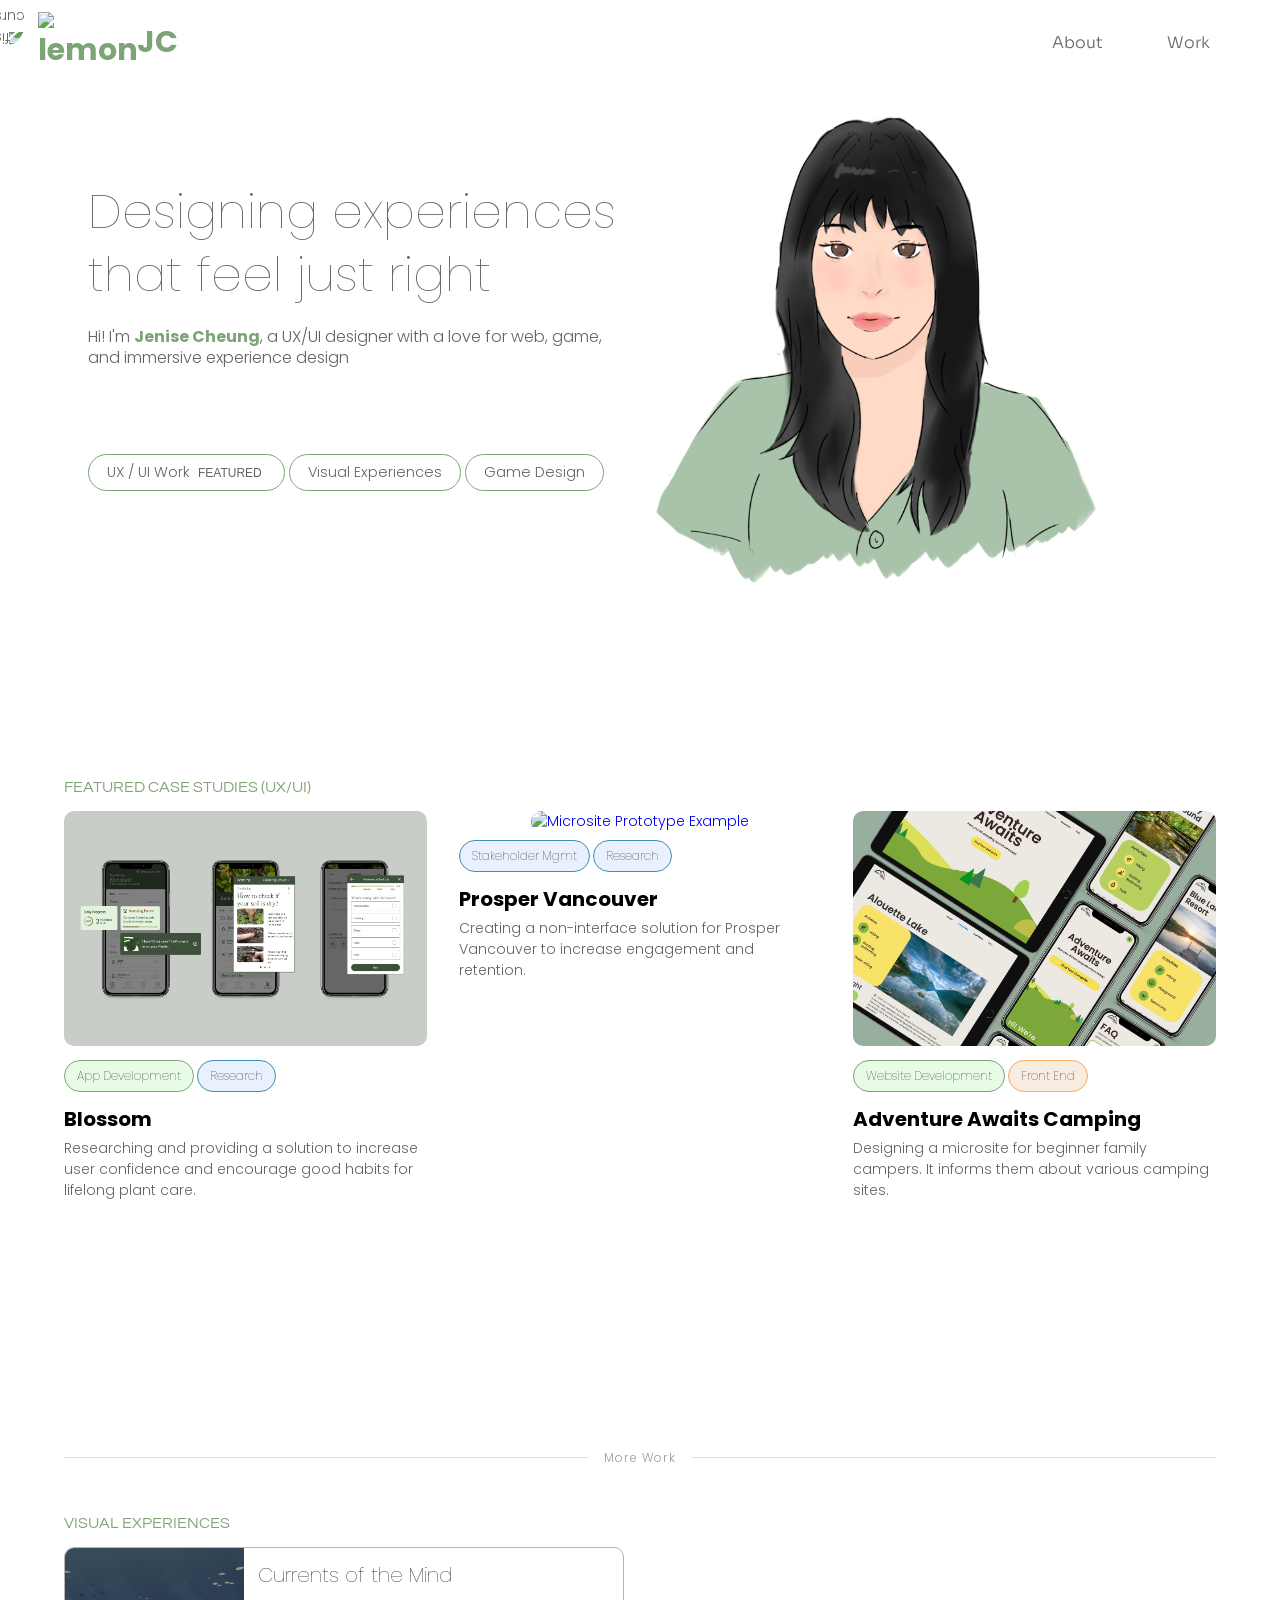
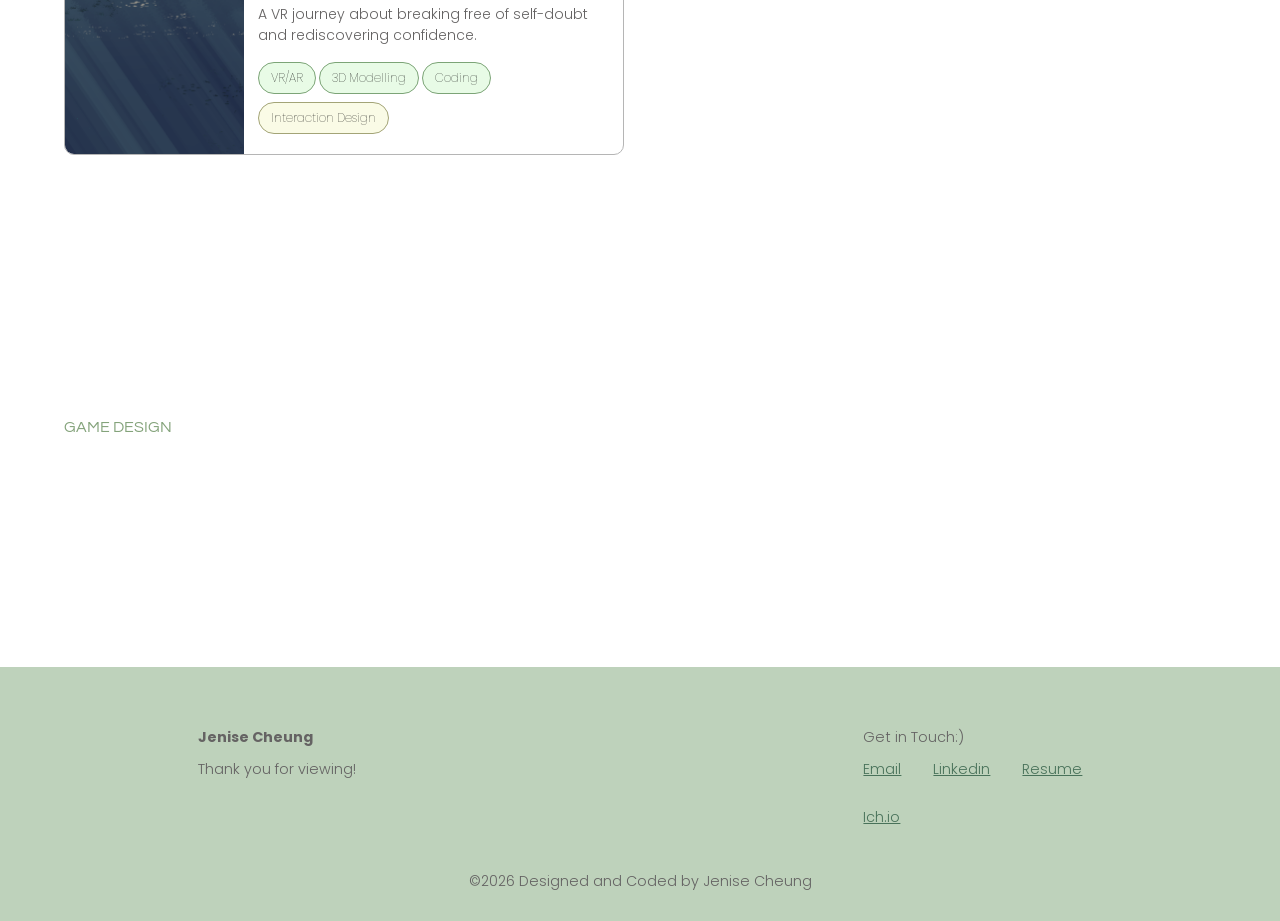
==== commit d5a59a2d: "Validated homepage file" ====
--- a/index.html
+++ b/index.html
@@ -62,7 +62,7 @@
     <div class="collapse" id="navbarToggleExternalContent9">
     </div>
   </div>
-ƒ
+
   <!--Back to top navigation-->
   <div class="bottom">
     <div class="top-button"></div>
@@ -71,234 +71,235 @@
 
   <div class="vertical-line"></div>
   <section class="index"> 
-      <div class="index-center">
-        <div class = "introduction">
-          <div class="intro">
-            <div class="intro_words">
-              <!--
-              <div class="reveal-line">
-                <h1 class="reveal-inner">Hi! I Am</h1>
-              </div>
-              <div class="reveal-line">
-                <h1><span class="name-green reveal-inner">Jenise Cheung,</span></h1>
-              </div>
-              <div class="reveal-line">
-                <h1 class="reveal-inner">A UX/ UI Designer</h1>
-              </div>
-              <br>
-              <div class="reveal-line">
-                <p class="reveal-inner">With a passion for web design and development, as well as game design.</p>
-              </div>
-              -->
-              <div class="reveal-line">
-                <h1 class="reveal-inner">Designing experiences</h1>
-              </div>
-              <div class="reveal-line">
-                <h1 class="reveal-inner">that feel just right</h1>
-              </div>              
-              <br>
-              <div class="reveal-line">
-                <p class="reveal-inner">Hi! I'm  <span class="name-green">Jenise Cheung</span>, a UX/UI designer with a love for web, game, <br> and immersive experience design</p>
-              </div>
-              <br>
-
-            </div>
-
-            <div class="reveal-line">
-             <div class="btn-row reveal-inner">
-                <a href="#uxui" class="btn-ghost">
-                  UX / UI Work <span class="btn-badge">Featured</span>
-                </a>
-
-                <a href="#experiences" class="btn-ghost">
-                  Visual Experiences
-                </a>
-
-                <a href="#game" class="btn-ghost">
-                  Game Design
-                </a>
-              </div>
-            </div>
-          </div>
-          
-          <div class="project-img">
-            <img src="images/HomePage/portrait.png"  alt="Portrait Drawing of Jenise Cheung" class="me">
-          </div>
-    
-        </div>
-          
-        <div class="content_sections">
-          <p class="mini" id="uxui">FEATURED CASE STUDIES (UX/UI)</p>
-          <div class ="content_row_full">    
-            <div class = "content">
-              <div class="project-img">
-                <a href="blossom.html">
-                  <div class = "overlay-container">
-                    <img src="images/Blossom/blossom.png"  alt="Blossom" class="linked-img" onclick="location.href='blossom.html';">
-                    <div class="overlay-text">June 2024</div>
-                  </div>
-                </a>
-              </div>
-              <div class="text">
-                <div class="tags">
-                  <span class="tag green">App Development</span>
-                  <span class="tag blue">Research</span>
+    <div class="index-center">
+      <div class = "introduction">
+        <div class="intro">
+          <div class="intro_words">
+            <!--
+            <div class="reveal-line">
+              <h1 class="reveal-inner">Hi! I Am</h1>
+            </div>
+            <div class="reveal-line">
+              <h1><span class="name-green reveal-inner">Jenise Cheung,</span></h1>
+            </div>
+            <div class="reveal-line">
+              <h1 class="reveal-inner">A UX/ UI Designer</h1>
+            </div>
+            <br>
+            <div class="reveal-line">
+              <p class="reveal-inner">With a passion for web design and development, as well as game design.</p>
+            </div>
+            -->
+            <div class="reveal-line">
+              <h1 class="reveal-inner">Designing experiences</h1>
+            </div>
+            <div class="reveal-line">
+              <h1 class="reveal-inner">that feel just right</h1>
+            </div>              
+            <br>
+            <div class="reveal-line">
+              <p class="reveal-inner">Hi! I'm  <span class="name-green">Jenise Cheung</span>, a UX/UI designer with a love for web, game, <br> and immersive experience design</p>
+            </div>
+            <br>
+
+          </div>
+
+          <div class="reveal-line">
+            <div class="btn-row reveal-inner">
+              <a href="#uxui" class="btn-ghost">
+                UX / UI Work <span class="btn-badge">Featured</span>
+              </a>
+
+              <a href="#experiences" class="btn-ghost">
+                Visual Experiences
+              </a>
+
+              <a href="#game" class="btn-ghost">
+                Game Design
+              </a>
+            </div>
+          </div>
+        </div>
+        
+        <div class="project-img">
+          <img src="images/HomePage/portrait.png"  alt="Portrait Drawing of Jenise Cheung" class="me">
+        </div>
+  
+      </div>
+        
+      <div class="content_sections">
+        <p class="mini" id="uxui">FEATURED CASE STUDIES (UX/UI)</p>
+        <div class ="content_row_full">    
+          <div class = "content">
+            <div class="project-img">
+              <a href="blossom.html">
+                <div class = "overlay-container">
+                  <img src="images/Blossom/blossom.png"  alt="Blossom" class="linked-img" onclick="location.href='blossom.html';">
+                  <div class="overlay-text">June 2024</div>
                 </div>
-                <h1>Blossom</h1>
-                <p class="description">Researching and providing a solution to increase user confidence and encourage good habits for lifelong plant care.</p>
-              </div>
-            </div>
-
-            <div class ="content">
-              <div class="project-img">
-                <a href="prosper.html">
-                  <div class = "overlay-container">
-                    <img src="images/ProsperVancouver/ProsperVancouver.png"  alt="Microsite Prototype Example" class="linked-img" onclick="location.href='uxui/prosper.html';">
-                    <div class="overlay-text">Jan. 2023 - Apr. 2023</div>
-                  </div>
-                </a>
-              </div>
-              <div class="text">
-                <div class="tags">
-                  <span class="tag blue">Stakeholder Mgmt</span>
-                  <span class="tag blue">Research</span>
+              </a>
+            </div>
+            <div class="text">
+              <div class="tags">
+                <span class="tag green">App Development</span>
+                <span class="tag blue">Research</span>
+              </div>
+              <h2>Blossom</h2>
+              <p class="description">Researching and providing a solution to increase user confidence and encourage good habits for lifelong plant care.</p>
+            </div>
+          </div>
+
+          <div class ="content">
+            <div class="project-img">
+              <a href="prosper.html">
+                <div class = "overlay-container">
+                  <img src="images/ProsperVancouver/ProsperVancouver.png"  alt="Microsite Prototype Example" class="linked-img" onclick="location.href='uxui/prosper.html';">
+                  <div class="overlay-text">Jan. 2023 - Apr. 2023</div>
                 </div>
-                <h1>Prosper Vancouver</h1>
-                <p class="description">Creating a non-interface solution for Prosper Vancouver to increase engagement and retention.</p>
-              </div>
-            </div>
-
-            <div class = "content">
-              <div class="project-img">
-                <a href="adventureawaits.html">
-                  <div class = "overlay-container">
-                    <img src="images//AdventureAwaits/site.png"  alt="Microsite Prototype Example" class="linked-img" onclick="location.href='microsite.html';">
-                    <div class="overlay-text">July 2022 - Aug. 2022</div>
-                  </div>
-                </a>
-              </div>
-              <div class="text">
-                <div class="tags">
-                  <span class="tag green">Website Development</span>
-                  <span class="tag orange">Front End</span>
+              </a>
+            </div>
+            <div class="text">
+              <div class="tags">
+                <span class="tag blue">Stakeholder Mgmt</span>
+                <span class="tag blue">Research</span>
+              </div>
+              <h2>Prosper Vancouver</h2>
+              <p class="description">Creating a non-interface solution for Prosper Vancouver to increase engagement and retention.</p>
+            </div>
+          </div>
+
+          <div class = "content">
+            <div class="project-img">
+              <a href="adventureawaits.html">
+                <div class = "overlay-container">
+                  <img src="images//AdventureAwaits/site.png"  alt="Microsite Prototype Example" class="linked-img" onclick="location.href='microsite.html';">
+                  <div class="overlay-text">July 2022 - Aug. 2022</div>
                 </div>
-                <h1>Adventure Awaits Camping</h1>
-                <p class="description">Designing a microsite for beginner family campers. It informs them about various camping sites.</p>
-              </div>
-            </div>
-          </div>
-        </div>
-
-        <!-- MORE WORK DIVIDER -->
-        <div class="more-divider">
-          <div class="div-line"></div>
-          <span class="div-label">More Work</span>
-          <div class="div-line"></div>
-        </div>
-
-        <!-- VISUAL EXPERIENCES -->
-        <section class="more-section" id="experiences">
-          <p class="mini">VISUAL EXPERIENCES</p>
-          <div class="more-grid">
-            <a href="currents.html" class="more-card">
+              </a>
+            </div>
+            <div class="text">
+              <div class="tags">
+                <span class="tag green">Website Development</span>
+                <span class="tag orange">Front End</span>
+              </div>
+              <h2>Adventure Awaits Camping</h2>
+              <p class="description">Designing a microsite for beginner family campers. It informs them about various camping sites.</p>
+            </div>
+          </div>
+        </div>
+      </div>
+
+      <!-- MORE WORK DIVIDER -->
+      <div class="more-divider">
+        <div class="div-line"></div>
+        <span class="div-label">More Work</span>
+        <div class="div-line"></div>
+      </div>
+
+      <!-- VISUAL EXPERIENCES -->
+      <section class="more-section" id="experiences">
+        <p class="mini">VISUAL EXPERIENCES</p>
+        <div class="more-grid">
+          <a href="currents.html" class="more-card">
+            <div class="full-overlay">
+              <span class="more-date">Jan. 2025 – Mar. 2025</span>
+            </div>
+
+            <div class="more-thumb-wrap">
+              <img src="images/CurrentsoftheMind/home.png" alt="Currents of the Mind">
+            </div>
+            <div class="more-content">
+              
+              <h2 class="more-title">Currents of the Mind</h2>
+              <p class="more-desc">A VR journey about breaking free of self-doubt and rediscovering confidence.</p>
+              <div class="tags">
+                <span class="tag green">VR/AR</span>
+                <span class="tag green">3D Modelling</span>
+                <span class="tag green">Coding</span>
+                <span class="tag yellow">Interaction Design</span>
+              </div>
+            </div>
+          </a>
+
+          <a href="venice.html" class="more-card">
+            <div class="more-thumb-wrap">
+              <img src="images/VeniceBiennale/home.png" alt="Venice Biennale">
+            </div>
+            <div class="more-content">
+                <div class="full-overlay">
+                <span class="more-date">May 2024</span>
+              </div>
+              <h2 class="more-title">Venice Biennale</h2>
+              <p class="more-desc">Microsite archiving the 2014 Venice Architecture Biennale.</p>
+              <div class="tags">
+                <span class="tag orange">Visual Design</span>
+                <span class="tag orange">Art Direction</span>
+                <span class="tag yellow">Interaction Design</span>
+              </div>
+            </div>
+          </a>
+
+          <a href="aflicker.html" class="more-card">
+            <div class="more-thumb-wrap">
+              <img src="images/AFlickerofFriendship/home.png" alt="A Flicker of Friendship">
+            </div>
+            <div class="more-content">
               <div class="full-overlay">
-                <span class="more-date">Jan. 2025 – Mar. 2025</span>
-              </div>
-
-              <div class="more-thumb-wrap">
-                <img src="images/CurrentsoftheMind/home.png" alt="Currents of the Mind">
-              </div>
-              <div class="more-content">
-                
-                <h1 class="more-title">Currents of the Mind</h1>
-                <p class="more-desc">A VR journey about breaking free of self-doubt and rediscovering confidence.</p>
-                <div class="tags">
-                  <span class="tag green">VR/AR</span>
-                  <span class="tag green">3D Modelling</span>
-                  <span class="tag green">Coding</span>
-                  <span class="tag yellow">Interaction Design</span>
-                </div>
-              </div>
-            </a>
-
-            <a href="venice.html" class="more-card">
-              <div class="more-thumb-wrap">
-                <img src="images/VeniceBiennale/home.png" alt="Venice Biennale">
-              </div>
-              <div class="more-content">
-                 <div class="full-overlay">
-                  <span class="more-date">May 2024</span>
-                </div>
-                <h1 class="more-title">Venice Biennale</h1>
-                <p class="more-desc">Microsite archiving the 2014 Venice Architecture Biennale.</p>
-                <div class="tags">
-                  <span class="tag orange">Visual Design</span>
-                  <span class="tag orange">Art Direction</span>
-                  <span class="tag yellow">Interaction Design</span>
-                </div>
-              </div>
-            </a>
-
-            <a href="aflicker.html" class="more-card">
-              <div class="more-thumb-wrap">
-                <img src="images/AFlickerofFriendship/home.png" alt="A Flicker of Friendship">
-              </div>
-              <div class="more-content">
-                <div class="full-overlay">
-                  <span class="more-date">Sept. – Dec. 2024</span>
-                </div>
-                <h1 class="more-title">A Flicker of Friendship</h1>
-                <p class="more-desc">Short animation about friendship through a lantern's journey in a dark forest.</p>
-                <div class="tags">
-                  <span class="tag orange">Animation</span>
-                  <span class="tag green">3D Modelling</span>
-                </div>
-              </div>
-            </a>
-
-          </div>
-        </section>
-
-        <!-- GAME DESIGN -->
-        <section class="more-section" id="game">
-          <p class="mini">GAME DESIGN</p>
-          <div class="more-grid">
-
-            <a href="carpdiem.html" class="more-card">
-              <div class="more-thumb-wrap">
-                <img src="images/CarpDiem/home.png" alt="Carp Diem">
-              </div>
-              <div class="more-content">
-                <div class="full-overlay">
-                  <span class="more-date">Feb. 2026</span>
-                </div>
-                <h1 class="more-title">Carp Diem</h1>
-                <p class="more-desc">A young fish discovers a mysterious legend — complete three trials to ascend into a dragon.</p>
-                <div class="tags">
-                  <span class="tag green">Coding</span>
-                  <span class="tag green">Game Jam</span>
-                </div>
-              </div>
-            </a>
-
-            <a href="simulation.html" class="more-card">
-              <div class="more-thumb-wrap">
-                <img src="images/GloomyDayCleanUp/room.png" alt="Gloomy Day Clean-Up">
-              </div>
-              <div class="more-content">
-                <div class="full-overlay">
-                  <span class="more-date">Nov. – Dec. 2022</span>
-                </div>
-                <h1 class="more-title">Gloomy Day Clean-Up</h1>
-                <p class="more-desc">A cozy simulation game about organizing and cleaning a messy room.</p>
-                <div class="tags">
-                  <span class="tag green">Coding</span>
-                </div>
-              </div>
-            </a>
-
-          </div>
-        </section>
+                <span class="more-date">Sept. – Dec. 2024</span>
+              </div>
+              <h2 class="more-title">A Flicker of Friendship</h2>
+              <p class="more-desc">Short animation about friendship through a lantern's journey in a dark forest.</p>
+              <div class="tags">
+                <span class="tag orange">Animation</span>
+                <span class="tag green">3D Modelling</span>
+              </div>
+            </div>
+          </a>
+
+        </div>
+      </section>
+
+      <!-- GAME DESIGN -->
+      <section class="more-section" id="game">
+        <p class="mini">GAME DESIGN</p>
+        <div class="more-grid">
+
+          <a href="carpdiem.html" class="more-card">
+            <div class="more-thumb-wrap">
+              <img src="images/CarpDiem/home.png" alt="Carp Diem">
+            </div>
+            <div class="more-content">
+              <div class="full-overlay">
+                <span class="more-date">Feb. 2026</span>
+              </div>
+              <h2 class="more-title">Carp Diem</h2>
+              <p class="more-desc">A young fish discovers a mysterious legend — complete three trials to ascend into a dragon.</p>
+              <div class="tags">
+                <span class="tag green">Coding</span>
+                <span class="tag green">Game Jam</span>
+              </div>
+            </div>
+          </a>
+
+          <a href="simulation.html" class="more-card">
+            <div class="more-thumb-wrap">
+              <img src="images/GloomyDayCleanUp/room.png" alt="Gloomy Day Clean-Up">
+            </div>
+            <div class="more-content">
+              <div class="full-overlay">
+                <span class="more-date">Nov. – Dec. 2022</span>
+              </div>
+              <h2 class="more-title">Gloomy Day Clean-Up</h2>
+              <p class="more-desc">A cozy simulation game about organizing and cleaning a messy room.</p>
+              <div class="tags">
+                <span class="tag green">Coding</span>
+              </div>
+            </div>
+          </a>
+
+        </div>
+      </section>
+    </div>
 
   </section>
 
--- a/css/main.css
+++ b/css/main.css
@@ -74,10 +74,9 @@
 }
 
 h2{
-  font-family: "Questrial", sans-serif;
-  font-weight: normal; /* Light */
-  font-size: 2rem;
-  margin: 0rem;
+  font-family: "Poppins", sans-serif;
+  font-weight: bold; /* Semi-bold */
+  font-size: 1.25rem;
 }
 
 h3 {
@@ -918,6 +917,11 @@
 .text h1{
   color:black;
   margin-bottom: 0.5rem;
+}
+
+.text h2{
+  color:black;
+  margin: 0.25rem 0;
 }
 
 .text p{
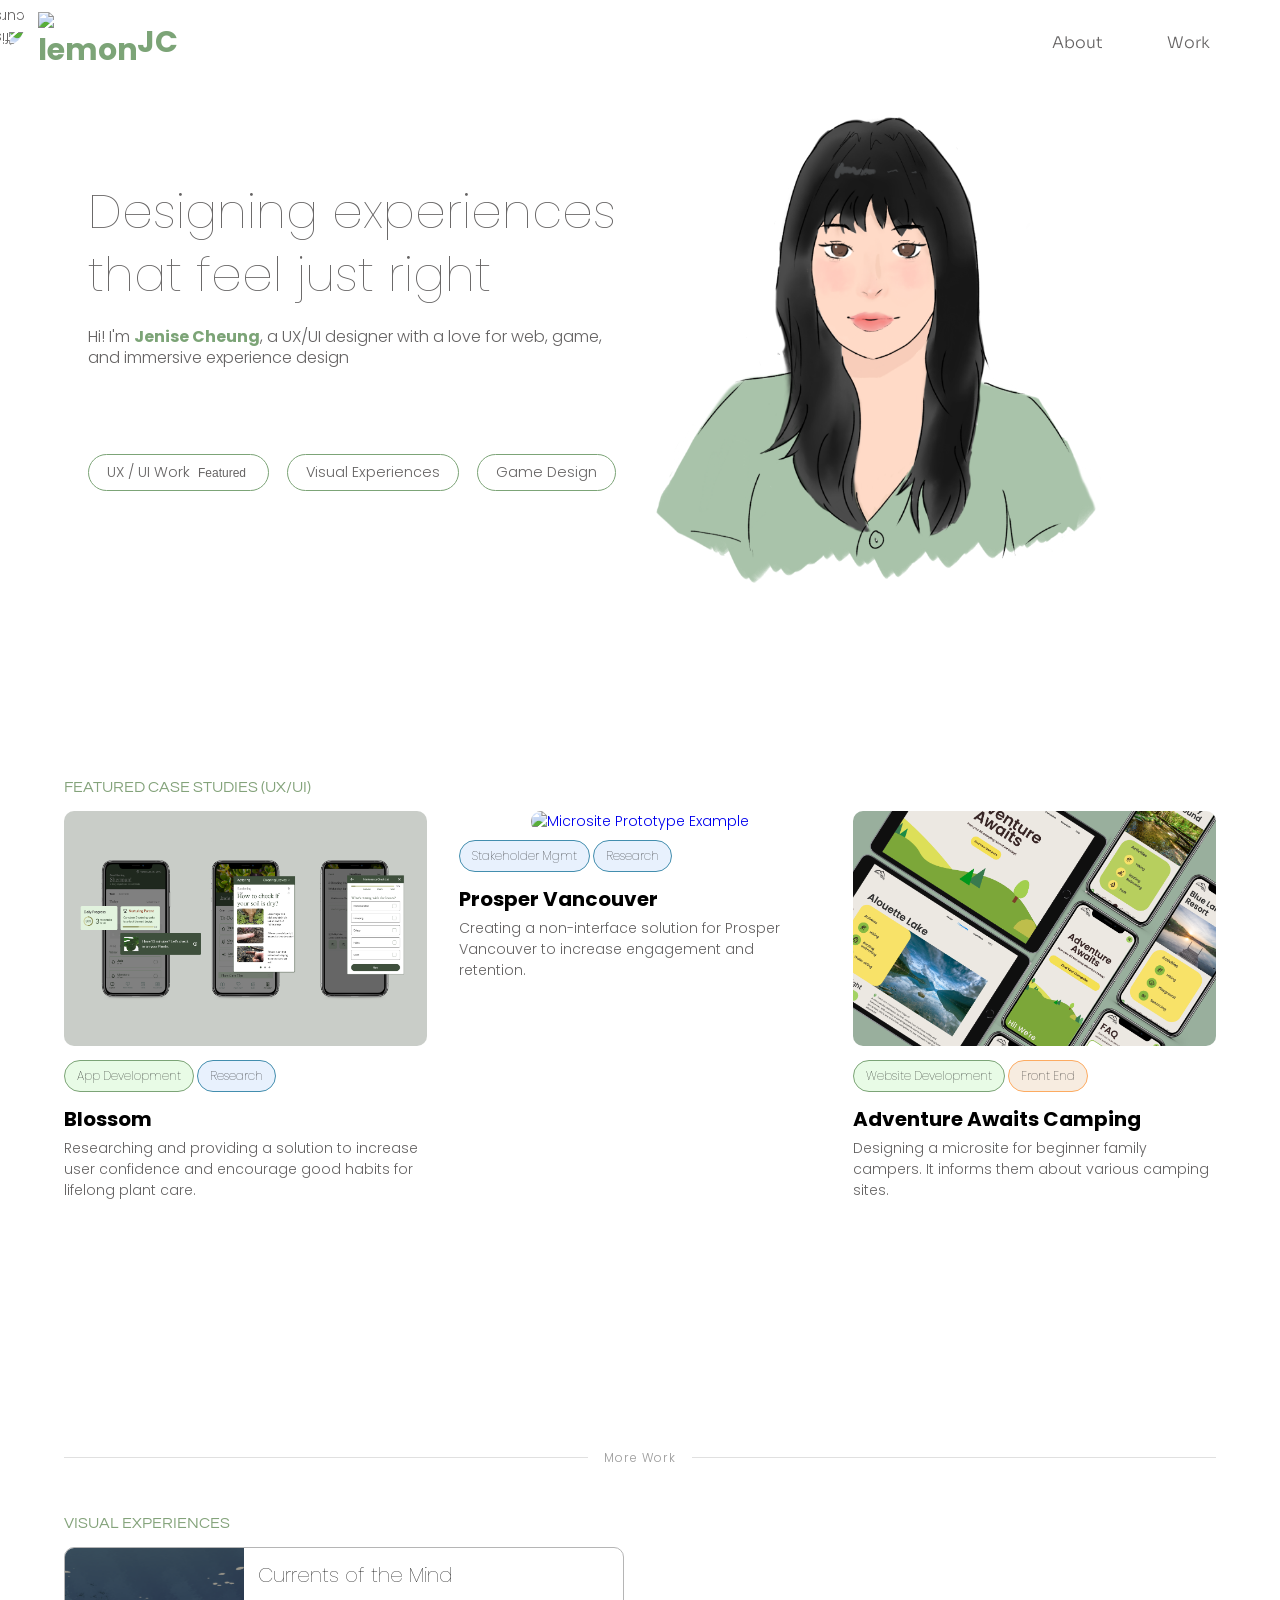
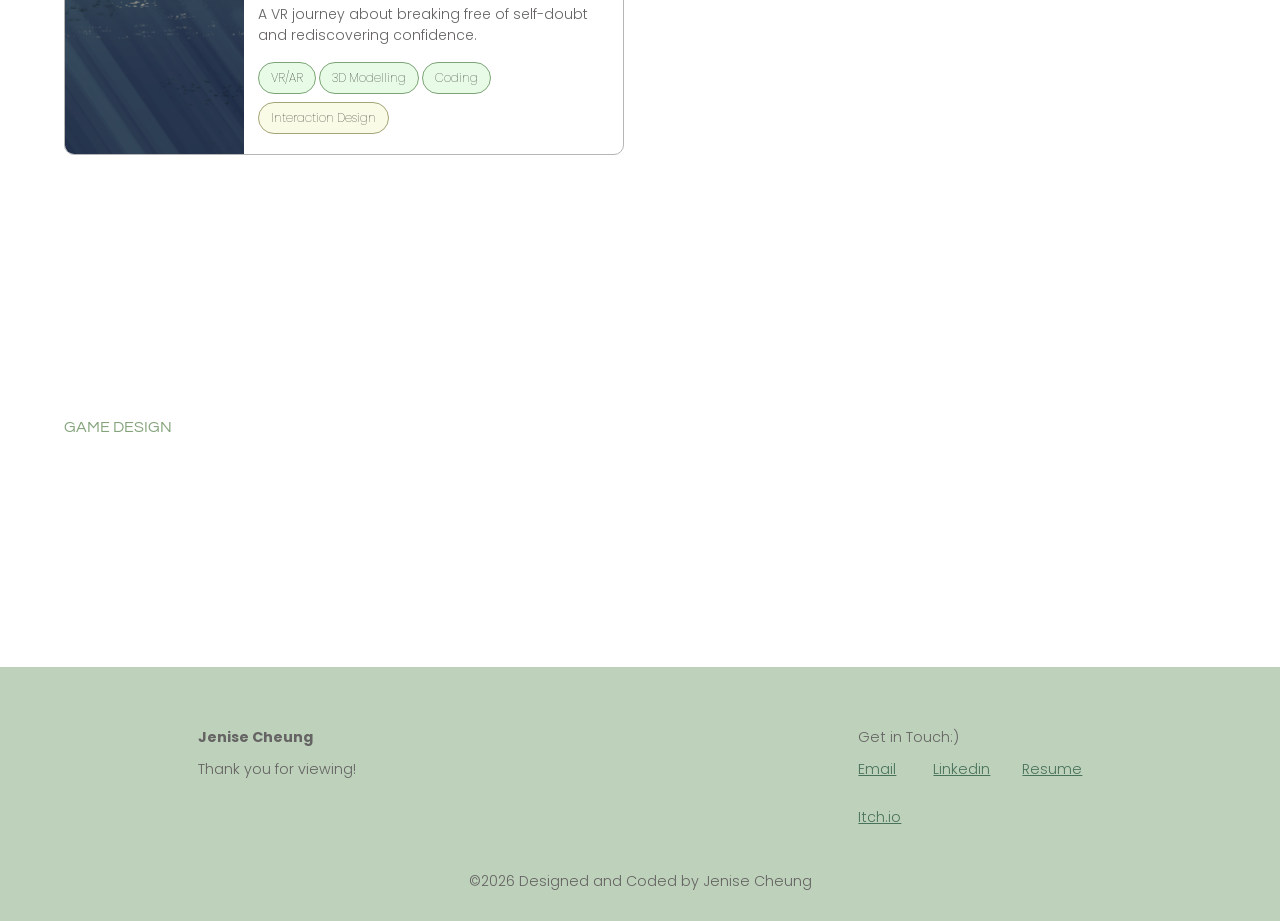
==== commit 69ad77aa: "Updated formatting" ====
--- a/index.html
+++ b/index.html
@@ -317,7 +317,7 @@
             <a href="mailto:Jenise_c@hotmail.com">Email</a>
             <a target="_blank" href="https://www.linkedin.com/in/jenise-cheung-0a1588214/">Linkedin</a>
             <a target="_blank" href="https://www.figma.com/proto/ehGcPxeyEmJugYj4n8U25j/Resume?node-id=1-2&viewport=217%2C80%2C0.71&t=53zhXlpcugvblkeM-1&scaling=min-zoom&content-scaling=fixed&page-id=0%3A1">Resume</a>
-            <a target="_blank" href="https://mangoulemon.itch.io/">Ich.io</a>
+            <a target="_blank" href="https://mangoulemon.itch.io/">Itch.io</a>
           </div>
         </div>
       </div>
--- a/css/main.css
+++ b/css/main.css
@@ -206,20 +206,18 @@
   font-size: .75rem;
   font-weight: 500;
   padding: 2px .25rem;
-  text-transform: uppercase;
 }
 
 .btn-row {
   display: flex;
+  flex-wrap: wrap;
   align-items: center;
   justify-content: space-between;
-  width: 100%;
-}
-
+}
 
 .btn-ghost {
   display: inline-block;
-  text-decoration: none; /* Removes underline */
+  text-decoration: none;
   color: inherit; 
   font-size: .9rem;
   padding: 8px 18px;
@@ -230,12 +228,14 @@
   margin-bottom:1rem;
   cursor: pointer;
   transition: transform 0.2s ease, background-color 0.2s ease, color 0.2s ease;
+  flex-shrink: 0;  
 }
 
 .btn-ghost:hover {
   background-color: #9DBB99;
   color: #ffffff;
   /* transform: translateY(-3px);*/
+  transform: scale(1.05);
 }
 
 /*
@@ -325,6 +325,7 @@
 .top-button:hover {
   cursor: pointer;
   background-color: #9DBB99;
+  transform: scale(1.05);
 }
 
 .top-button:hover::after {
@@ -1223,10 +1224,6 @@
   width:100%;
 }
 
-.group{
-  text-align: center;
-}
-
 .group h2{
   font-family: "Poppins", sans-serif;
   font-weight: bold;
@@ -1236,47 +1233,47 @@
 }
 
 .project-description-2{
-  text-align: center;
   display: grid;
   grid-auto-flow: column;   
   grid-template-rows: repeat(2, auto); 
-  gap: 1rem;                   
+  row-gap: 4px;
+  column-gap: 2rem;
   height: fit-content;  
 }
 
 .project-description-3s{
-  text-align: center;
   display: grid;
   grid-auto-flow: column;   
-  grid-template-rows: repeat(3, auto); 
-  gap: 1rem;                   
+  grid-template-rows: repeat(3, auto);  
+  row-gap: 4px;
+  column-gap: 2rem;     
   height: fit-content;  
 }
 
 .project-description-3{
-  text-align: center;
   display: grid;
   grid-auto-flow: column;   
-  grid-template-rows: repeat(3, auto); 
-  gap: 1rem;                   
+  grid-template-rows: repeat(3, auto);    
+  row-gap: 4px;
+  column-gap: 2rem;      
   height: fit-content;  
 }
 
 .project-description-4{
-  text-align: center;
   display: grid;
   grid-auto-flow: column;       
   grid-template-rows: repeat(4, auto);
-  gap: 1rem;              
+  row-gap: 4px;
+  column-gap: 2rem;     
   height: fit-content;    
 }
 
 .project-description-6{
-  text-align: center;
   display: grid;
   grid-auto-flow: column;       
   grid-template-rows: repeat(4, auto);
-  gap: 1rem;              
+  row-gap: 4px;
+  column-gap: 2rem;           
   height: fit-content;    
 }
 
@@ -1362,6 +1359,11 @@
   transition: all 0.3s ease; 
 }
 
+.border_img p{
+  margin:0;
+  padding:0;
+}
+
 .border_img img{
   width: 95%;
   margin-left: auto;
@@ -1391,11 +1393,16 @@
   object-fit: contain;
 }
 
+.fitted {
+  width: 100%;
+  height: 100%;
+  border-radius: 5px;
+}
+
 .fitted img {
   width: 100%;
   height: 100%;
   object-fit: contain;
-
 }
 
 .spacing{
@@ -1956,13 +1963,18 @@
 .project-row {
  /* scrollbar-width: none; Firefox */
  /* -ms-overflow-style: none;  IE/Edge */
-  margin-left: -1rem;
-  display: flex;
-  overflow-x: auto;
+  display: flex;
+  gap: 2rem;
   padding-top: 1.5rem;
-  scroll-snap-type: x mandatory;
-  justify-content: space-between; 
   position: relative;
+}
+
+
+.project-row .content {
+  display: flex;
+  flex-direction: column;
+  align-items: center;
+  flex: 0 1 calc((100% - 4rem) / 3);
 }
 
 .project-row::-webkit-scrollbar
@@ -1981,13 +1993,14 @@
 .project-row::-webkit-scrollbar-thumb:hover {
   background-color: #8d988f74;
 }
-
+/*
 .project-row .content {
   flex: 0 0 18rem;
   display: flex;
   flex-direction: column;
   margin-bottom: 0rem;
 }
+*/
 
 .project-row h1{
   font-weight:normal;
@@ -2463,6 +2476,10 @@
     bottom: 7rem; 
   }
 
+  #image-zoom {
+  display: none;
+  }
+
   /*Bottom Navigation*/
 
   .mobile-bottom-nav{
@@ -2543,6 +2560,8 @@
     border:none;
   }
 
+
+
   .mobile-bottom-nav input:checked ~ .arrow button:before {
     border-top: 2px solid #FFFFFF; 
     border-right: 2px solid #FFFFFF;
@@ -2610,10 +2629,6 @@
     text-align: center;
   }
 
-  .introduction h1{
-    margin-top:3rem;
-  }
-
   .introduction p{
     min-width: auto;
   }
@@ -2692,6 +2707,11 @@
     width: 16vw; /* or any other relative unit */
     height: 16vw;
     border-radius: 50%;
+  }
+
+  .btn-row {
+    gap:2rem;
+    justify-content:center;
   }
 
   .content{
@@ -2754,23 +2774,48 @@
   opacity: 0.5;
   }
 
+
+
+  .project-row{
+    /*scrollbar-width: none;  Firefox */
+    /*-ms-overflow-style: none; IE/Edge */
+    margin-left: -1rem;
+    display: flex;
+    overflow-x: auto;
+    gap: 2rem;
+    padding-top: 2rem;
+    scroll-snap-type: x mandatory;
+    padding-bottom: 3rem;
+    position: relative;
+  }
+
+ .project-row .content {
+  flex: 0 0 25rem;
+  scroll-snap-align: start;
+  position: relative;
+  display: flex;
+  flex-direction: column;
+  align-items: center;
+  margin-bottom: 0rem;
+  padding-left:1rem;
+  padding-right:1rem;
+
+  flex-direction: column;
+  max-width: 95%;
+  min-width: 95%;
+  margin-bottom: 2rem;
+}
+
   .project-row::after {
   content: "← swipe →";
   position: absolute;
   left: 50%;
-  bottom: 1rem;
+  bottom: 0rem;
   transform: translateX(-50%);
   font-size: 0.875rem;
   opacity: 0.5;
   }
 
-  .project-row .content{
-    display: flex;
-    flex-direction: column;
-    min-width: 95%;
-    max-width: 95%;
-    margin-bottom: 3rem;
-  }
 
   .mobile-date {
     display: block;
--- a/css/animations.css
+++ b/css/animations.css
@@ -7,7 +7,7 @@
 .reveal-inner {
   transform: translateY(110%);
   transition: transform 0.65s cubic-bezier(0.16, 1, 0.3, 1);
-  display: inline-block;
+
   margin: 0;
 }
 
